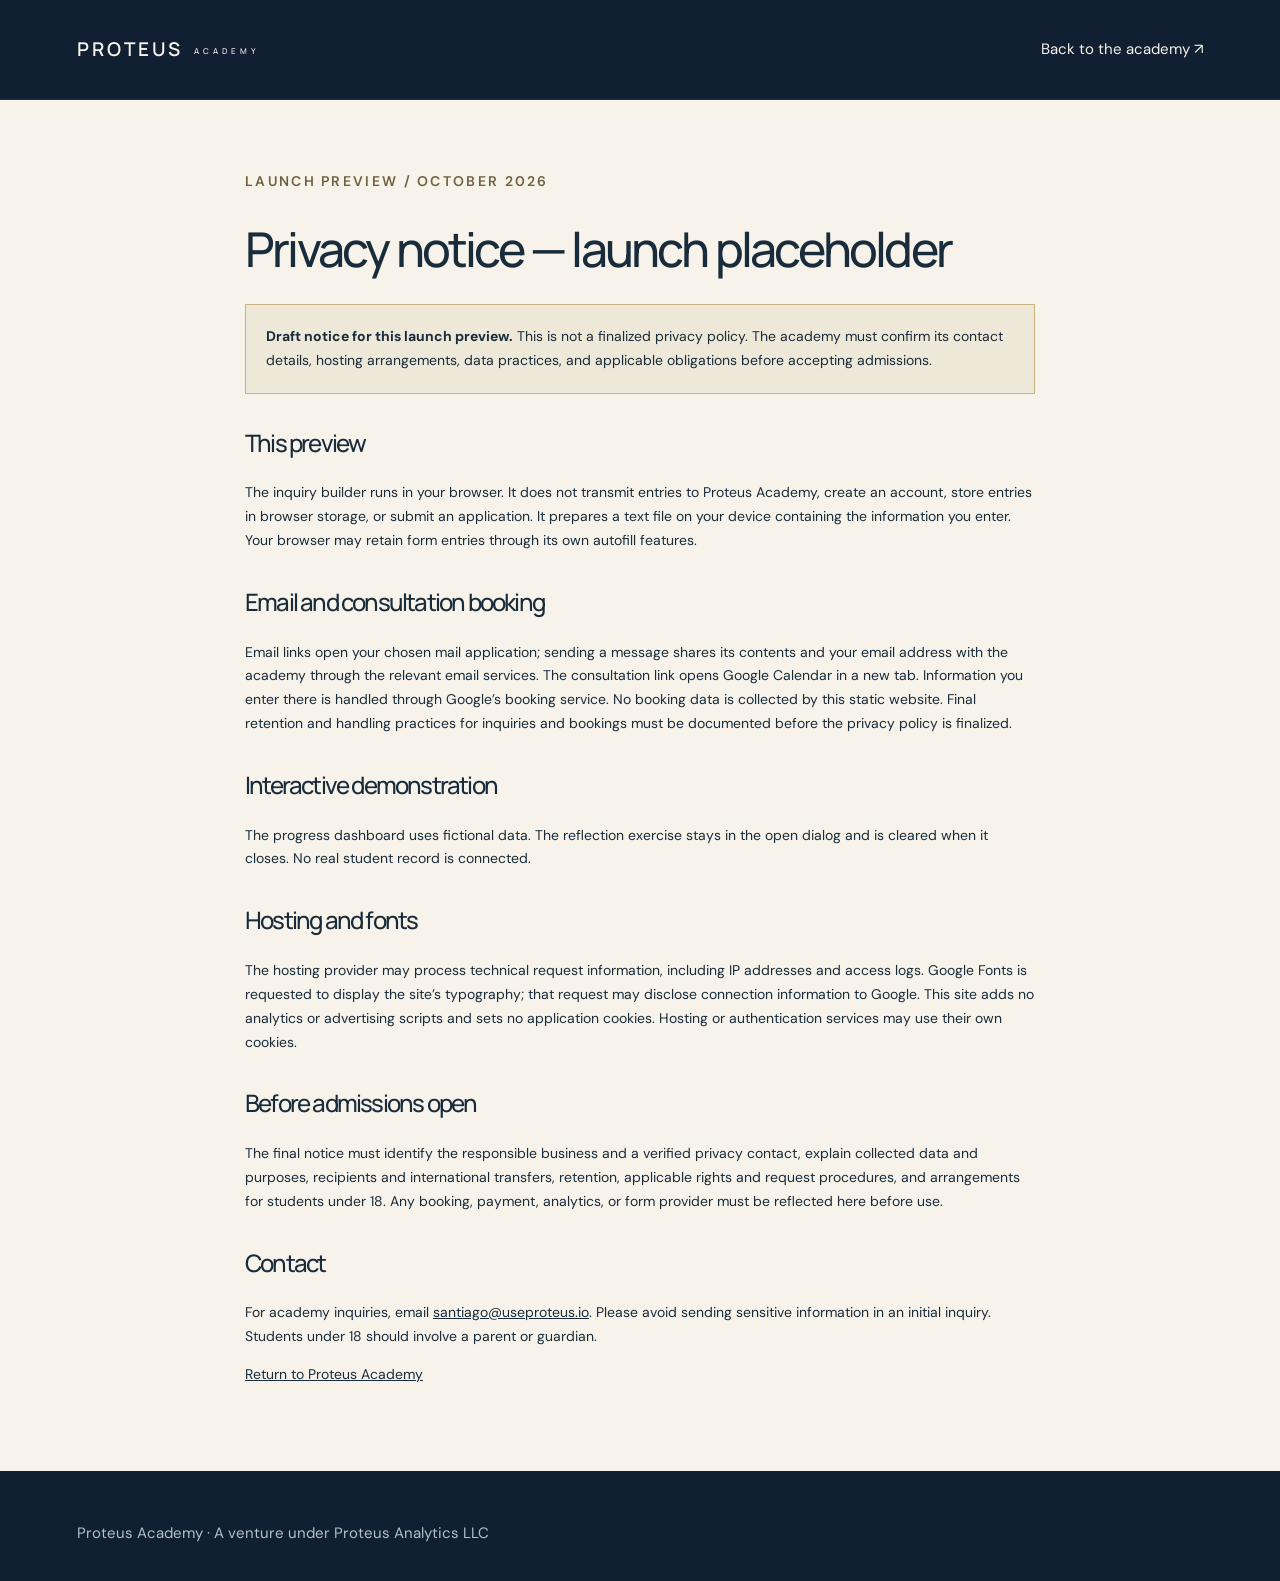
==== privacy.html @ 2d844ff5 "Add files via upload First upload" ====
<!doctype html><html lang="en"><head><meta charset="utf-8"><meta name="viewport" content="width=device-width,initial-scale=1"><meta name="robots" content="noindex"><title>Privacy notice — launch placeholder | Proteus Academy</title><meta name="description" content="Proteus Academy launch preview information."><link rel="stylesheet" href="./styles.css"><link rel="icon" href="./assets/mark.svg"></head><body><a class="skip" href="#main">Skip to content</a><header class="site-header"><a class="brand" href="./index.html">PROTEUS <span class="brand-sub">ACADEMY</span></a><a href="./index.html#admissions">Back to the academy ↗</a></header><main id="main" class="legal"><p class="eyebrow ink">LAUNCH PREVIEW / OCTOBER 2026</p><h1>Privacy notice — launch placeholder</h1><p class="legal-notice"><strong>Draft notice for this launch preview.</strong> This is not a finalized privacy policy. The academy must confirm its contact details, hosting arrangements, data practices, and applicable obligations before accepting admissions.</p>
<h2>This preview</h2><p>The inquiry builder runs in your browser. It does not transmit entries to Proteus Academy, create an account, store entries in browser storage, or submit an application. It prepares a text file on your device containing the information you enter. Your browser may retain form entries through its own autofill features.</p><h2>Email and consultation booking</h2><p>Email links open your chosen mail application; sending a message shares its contents and your email address with the academy through the relevant email services. The consultation link opens Google Calendar in a new tab. Information you enter there is handled through Google’s booking service. No booking data is collected by this static website. Final retention and handling practices for inquiries and bookings must be documented before the privacy policy is finalized.</p><h2>Interactive demonstration</h2><p>The progress dashboard uses fictional data. The reflection exercise stays in the open dialog and is cleared when it closes. No real student record is connected.</p><h2>Hosting and fonts</h2><p>The hosting provider may process technical request information, including IP addresses and access logs. Google Fonts is requested to display the site’s typography; that request may disclose connection information to Google. This site adds no analytics or advertising scripts and sets no application cookies. Hosting or authentication services may use their own cookies.</p><h2>Before admissions open</h2><p>The final notice must identify the responsible business and a verified privacy contact, explain collected data and purposes, recipients and international transfers, retention, applicable rights and request procedures, and arrangements for students under 18. Any booking, payment, analytics, or form provider must be reflected here before use.</p><h2>Contact</h2><p>For academy inquiries, email <a href="mailto:santiago@useproteus.io">santiago@useproteus.io</a>. Please avoid sending sensitive information in an initial inquiry. Students under 18 should involve a parent or guardian.</p><p><a href="./index.html">Return to Proteus Academy</a></p></main><footer><p>Proteus Academy · A venture under Proteus Analytics LLC</p></footer></body></html>
---- styles.css ----
@import url('https://fonts.googleapis.com/css2?family=DM+Sans:wght@400;500;600;700&family=Manrope:wght@400;500;600;700;800&display=swap');
:root{--navy:#101f32;--gold:#d9b879;--ivory:#f7f3ea;--ink:#192c3c;--muted:#626d72;--line:#deddd5;--serif:Georgia,'Times New Roman',serif;--sans:'DM Sans',Arial,sans-serif;--display:'Manrope',Arial,sans-serif}*{box-sizing:border-box}html{scroll-behavior:smooth;scroll-padding-top:95px}body{margin:0;background:var(--ivory);color:var(--ink);font:15px/1.7 var(--sans);-webkit-font-smoothing:antialiased}a{color:inherit;text-decoration:none}button,input,select,textarea{font:inherit}button,a,input,select,textarea,summary{-webkit-tap-highlight-color:transparent}button{cursor:pointer}button:focus-visible,a:focus-visible,input:focus-visible,select:focus-visible,textarea:focus-visible,summary:focus-visible{outline:3px solid #b28845;outline-offset:5px}button{color:inherit}::selection{background:var(--gold);color:var(--navy)}.sr-only{position:absolute;width:1px;height:1px;padding:0;margin:-1px;overflow:hidden;clip:rect(0,0,0,0);white-space:nowrap;border:0}.skip{position:fixed;top:10px;left:10px;transform:translateY(-160%);z-index:100;background:var(--gold);padding:10px 20px}.skip:focus{transform:none}.site-header{height:100px;padding:0 6%;display:flex;align-items:center;justify-content:space-between;background:var(--navy);color:var(--ivory);position:relative;z-index:20;border-bottom:1px solid #ffffff12}.brand{display:inline-flex;align-items:center;gap:11px;font-family:var(--display);letter-spacing:3px;font-size:19px;font-weight:600;line-height:1.3;flex-shrink:0}.brand svg{width:37px;height:43px;stroke:var(--gold);fill:none;stroke-width:1.2}.brand-sub{display:block;font-size:8px;letter-spacing:4px;text-align:center;font-weight:500;margin-top:4px}.site-header nav{display:flex;gap:29px;align-items:center;font-size:12px}.site-header nav>a{position:relative}.site-header nav>a:after{content:'';position:absolute;bottom:-7px;left:0;width:0;height:1px;background:var(--gold);transition:width .25s}.site-header nav>a:hover:after{width:100%}.site-header .nav-cta{border:1px solid #d9b87980;color:var(--gold);padding:11px 18px;margin-left:12px;display:flex;gap:25px}.menu-toggle{display:none}.hero{background:var(--navy);color:var(--ivory);position:relative;min-height:690px;overflow:hidden;display:grid;grid-template-columns:1.25fr 1fr;padding:88px 6% 80px;align-items:center}.hero-grid{position:absolute;inset:0;background-image:linear-gradient(#ffffff03 1px,transparent 1px),linear-gradient(90deg,#ffffff03 1px,transparent 1px);background-size:80px 80px;pointer-events:none}.hero-copy{position:relative;z-index:2}.eyebrow{font-size:9px;letter-spacing:2.3px;font-weight:600;color:var(--gold);margin:0 0 28px;line-height:1.7}.eyebrow.ink{color:#6f603f}.hero .eyebrow{display:flex;align-items:center;gap:9px;font-size:8px;letter-spacing:1.9px}.hero .eyebrow>span{width:5px;height:5px;background:var(--gold);border-radius:50%}h1,h2,h3,h4,p{margin-top:0}h1{font:500 clamp(40px,4.55vw,72px)/1.13 var(--display);letter-spacing:-2.8px;margin-bottom:28px;white-space:nowrap}h1 em,h2 em,blockquote em{font-family:var(--serif);font-weight:400}h1 em{color:var(--gold);font-size:1.1em}h2{font:500 clamp(32px,3.4vw,51px)/1.16 var(--display);letter-spacing:-1.8px;margin-bottom:25px}h2 em{font-size:1.1em}.hero-description{max-width:445px;color:#bbc3cd;font-size:14px;line-height:1.85}.hero-actions{display:flex;align-items:center;gap:28px;margin:34px 0 54px}.button{display:inline-flex;align-items:center;justify-content:space-between;gap:40px;padding:16px 23px;font-size:11px;font-weight:600;border:1px solid transparent;transition:transform .2s,background .2s}.button:hover{transform:translateY(-2px)}.button.gold{background:var(--gold);color:var(--navy)}.button.gold:hover{background:#e4c790}.button.navy{background:var(--navy);color:var(--ivory)}.button.navy:hover{background:#233b54}.text-link{display:inline-flex;align-items:center;gap:24px;font-size:11px;font-weight:600;background:none;border:0;padding:0 0 5px;border-bottom:1px solid #a6977a}.text-link.light{color:#e1d8c3;border-color:#ffffff30}.text-link:hover{color:#9b7136}.hero-foot{display:flex;gap:24px;color:#9aa7b5;font-size:7px;letter-spacing:1.5px}.hero-foot span+span{border-left:1px solid #ffffff30;padding-left:24px}.hero-art{position:relative;align-self:stretch;display:flex;align-items:center;justify-content:center;min-width:0}.orbital{width:123%;max-width:630px;flex-shrink:0;margin-left:28px;animation:float 12s ease-in-out infinite}.orbits{transform-origin:300px 300px;animation:turn 75s linear infinite}.art-label{position:absolute;font-size:7px;letter-spacing:2px;color:#8f9aa7;white-space:nowrap}.label-top{top:12px;left:70px}.label-bottom{bottom:35px;right:0}.equation{position:absolute;font:italic 17px var(--serif);color:var(--gold);opacity:.8}.equation-one{left:3%;top:26%}.equation-two{right:0;bottom:17%;font-size:15px}.scroll-cue{position:absolute;bottom:25px;left:6%;display:flex;gap:25px;align-items:center;color:#95a4b4;font-size:7px;letter-spacing:1.8px}.scroll-cue span{font-size:16px;color:var(--gold)}.discipline-strip{display:flex;padding:24px 6%;align-items:center;justify-content:space-between;border-bottom:1px solid var(--line);gap:20px}.discipline-strip>span{font-size:7px;letter-spacing:1.6px;color:var(--muted)}.discipline-strip p{font:18px var(--serif);margin:0}.discipline-strip i{font-size:12px;color:#a48b5c;padding:0 20px}.section{padding:100px 8%;scroll-margin-top:10px}.intro{display:grid;grid-template-columns:1fr 2fr;gap:60px}.intro>.eyebrow{padding-top:14px}.intro>div{max-width:700px}.intro h2{font-size:44px}.intro p:not(.eyebrow){max-width:555px;color:var(--muted);font-size:14px}.intro .text-link{margin-top:14px}.programs{padding-top:55px;background:#efeee7}.section-heading{display:flex;justify-content:space-between;align-items:flex-end;gap:50px;margin-bottom:36px}.section-heading h2{margin-bottom:0}.section-heading>p{color:var(--muted);font-size:12px;line-height:1.9;margin-bottom:5px}.catalog-controls{display:flex;justify-content:space-between;align-items:center;gap:20px;border-bottom:1px solid #d7d8d0;padding:12px 0 22px;margin-bottom:28px}.filters{display:flex;gap:7px;flex-wrap:wrap}.filters button{border:1px solid transparent;background:transparent;font-size:10px;padding:8px 12px}.filters button:hover{border-color:#b4b4a8}.filters button.active{background:var(--navy);color:var(--ivory)}.subject-select{font-size:9px;color:#657077;display:flex;align-items:center;gap:8px}.subject-select select{font-size:10px;padding:8px 5px;background:none;border:0;color:var(--ink)}.program-grid{display:grid;grid-template-columns:repeat(3,1fr);gap:18px}.program-card{background:#f9f7f1;border:1px solid #ddded5;min-height:352px;display:flex;flex-direction:column;padding:25px;position:relative;transition:transform .25s,box-shadow .25s}.program-card:hover{transform:translateY(-4px);box-shadow:0 12px 28px #101f320a}.card-head{display:flex;justify-content:space-between;align-items:center;margin-bottom:28px}.program-tag{font-size:8px;letter-spacing:1.5px;color:#726443}.card-icon{width:38px;height:38px;font:italic 25px var(--serif);color:#a68a56;border:1px solid #d7cfba;display:grid;place-items:center}.program-card h3{font:500 22px/1.3 var(--display);letter-spacing:-.6px;margin-bottom:12px}.program-card>p{color:var(--muted);font-size:11px;line-height:1.8;margin-bottom:25px}.card-meta{font-size:8px;letter-spacing:.5px;color:#737d7e;margin-top:auto;margin-bottom:20px}.card-bottom{display:flex;align-items:center;justify-content:space-between;border-top:1px solid var(--line);padding-top:17px;font-size:9px}.card-bottom button{border:0;background:none;font-size:10px;font-weight:600;padding:0;display:flex;gap:22px;align-items:center}.card-bottom button:hover{color:#99773b}.catalog-note{display:flex;align-items:center;justify-content:space-between;gap:20px;padding-top:30px;font-size:11px;color:var(--muted)}.empty-state{padding:40px;grid-column:1/-1;text-align:center}.approach{background:var(--navy);color:var(--ivory);display:grid;grid-template-columns:1.1fr 1fr;gap:100px}.approach h2{font-size:43px}.approach h2 em{color:var(--gold)}.approach-lead>p:not(.eyebrow){max-width:335px;font-size:12px;color:#aab7c4}.approach-lead .text-link{margin-top:13px}.formula{margin-top:70px;font:italic 15px var(--serif);color:#acb5be;white-space:nowrap}.formula span{color:var(--gold);padding:0 10px}.steps article{display:flex;gap:25px;padding:24px 0;border-bottom:1px solid #ffffff1c}.steps article:first-child{padding-top:0}.steps article>span{color:var(--gold);font:italic 20px var(--serif)}.steps h3{font:500 16px var(--display);margin-bottom:10px}.steps p{color:#aab7c4;font-size:11px;line-height:1.85;margin:0}.experience{background:#f9f7f1}.dashboard{display:grid;grid-template-columns:205px 1fr;box-shadow:0 20px 60px #1727380b;border:1px solid #dce0dd;border-radius:4px;overflow:hidden;margin-top:45px}.dash-sidebar{background:#172b40;color:#f2eee2;padding:28px 22px;position:relative;min-height:430px}.dash-brand{font:italic 27px var(--serif);display:flex;align-items:center;gap:12px;color:var(--gold)}.dash-brand>span{font:7px var(--sans);letter-spacing:1.4px;color:#d0d6da}.demo-label{font-size:7px;letter-spacing:1px;color:var(--gold);border:1px solid #d9b87955;display:inline-block;padding:4px 8px;margin-top:25px}.dash-sidebar h3{font:25px/1.3 var(--serif);margin-top:22px;margin-bottom:17px}.dash-sidebar>p:not(.demo-label){font-size:10px;color:#b2bdc8;line-height:1.9}.dash-sidebar-bottom{position:absolute;bottom:25px;display:flex;align-items:center;gap:9px;font-size:9px}.avatar{width:30px;height:30px;border:1px solid #d9b87960;border-radius:50%;display:grid;place-items:center;color:var(--gold)}.dash-sidebar-bottom small{display:block;font-size:7px;color:#97a9b9}.dash-main{background:#fff;padding:28px 30px;min-width:0}.dash-top{display:flex;justify-content:space-between;gap:10px;align-items:center;margin-bottom:23px}.dash-top .eyebrow{font-size:7px;margin-bottom:7px;letter-spacing:1.3px}.dash-top h3{font:500 17px var(--display);letter-spacing:-.4px;margin:0}.dash-top select{font-size:9px;background:#fff;border:1px solid #dce0dd;border-radius:3px;padding:7px}.dash-metrics{display:grid;grid-template-columns:repeat(3,1fr);border-top:1px solid #edf0ed;border-bottom:1px solid #edf0ed;padding:20px 0;margin-bottom:22px}.dash-metrics>div{padding-left:20px;border-left:1px solid #edf0ed}.dash-metrics>div:first-child{padding-left:0;border:0}.dash-metrics span{font-size:8px;color:#62717b;display:block}.dash-metrics strong{font:500 32px var(--display);line-height:1.7;display:block;letter-spacing:-1px}.dash-metrics strong small{font:10px var(--sans);color:#7b858b;letter-spacing:0}.dash-metrics strong.focus-metric{font-size:23px;padding-top:9px;line-height:1.9}.dash-metrics em{font-size:7px;color:#627363;font-style:normal;display:block}.dash-bottom{display:grid;grid-template-columns:1.8fr 1fr;gap:22px}.chart-title{display:flex;align-items:center;justify-content:space-between;gap:10px}.chart-title h4{font-size:9px;margin:0;font-weight:500}.chart-tabs{display:flex;gap:2px}.chart-tabs button{background:none;border:0;border-radius:3px;font-size:7px;padding:4px 6px}.chart-tabs button.active{background:#f1eee6;color:#6e562d}.chart-wrap svg{width:100%;margin-top:8px;display:block}.next-session{background:#f7f5ef;padding:17px;align-self:start}.next-session .eyebrow{font-size:6px;letter-spacing:1.2px}.next-session h4{font:18px/1.3 var(--serif);margin:10px 0}.next-session p{font-size:9px;line-height:1.8;color:#65717a;margin-bottom:12px}.next-session .text-link{font-size:8px;gap:10px}.demo-disclaimer{font-size:7px;color:#707d84;margin:20px 0 0;border-top:1px solid #edf0ed;padding-top:13px}.manifesto{padding:74px 6%;text-align:center;background:#eae7db;position:relative;overflow:hidden}.manifesto:before,.manifesto:after{content:'+';font:200px/1 var(--serif);position:absolute;left:2%;top:40px;color:#dcd8c9;transform:rotate(25deg)}.manifesto:after{left:auto;right:2%;transform:rotate(65deg)}.manifesto .eyebrow{font-size:8px}.manifesto blockquote{font:30px/1.5 var(--display);letter-spacing:-.7px;margin:0 0 25px;position:relative;z-index:1}.manifesto blockquote em{font-size:1.2em}.manifesto>p:last-child{font-size:7px;letter-spacing:2px;margin:0;color:#6f603f}.about{display:grid;grid-template-columns:.9fr 1.1fr;gap:90px;align-items:center}.founder-art{min-height:485px;background:#d8d9d0;position:relative;display:grid;place-items:center;overflow:hidden}.founder-art:before{content:'';position:absolute;width:300px;height:300px;border:1px solid #a1aa9f;border-radius:50%;box-shadow:0 0 0 30px #ffffff12,0 0 0 60px #ffffff12,0 0 0 90px #ffffff12}.founder-art:after{content:'';position:absolute;inset:0;background:linear-gradient(130deg,#d8ddd04d,#28403840);mix-blend-mode:multiply}.founder-monogram{font:italic 270px var(--serif);color:#6b7e75;line-height:1;z-index:1}.founder-art-bottom{position:absolute;bottom:25px;left:25px;right:25px;display:flex;justify-content:space-between;font-size:6px;letter-spacing:1.5px;color:#354c44;z-index:1}.about-copy>p{font-size:12px;color:var(--muted)}.about-copy>p.large-copy{font:20px/1.5 var(--serif);color:var(--ink)}.about-copy>.eyebrow{font-size:9px}.founder-note{border-left:2px solid var(--gold);padding-left:17px;margin:25px 0}.small-label{font-size:7px;letter-spacing:1.2px;color:#7c6947}.founder-note p{font-size:10px;color:var(--muted);margin:7px 0}.voices{padding-top:30px;display:grid;grid-template-columns:1fr 1.2fr;gap:70px}.voices h2{font-size:37px}.voice-placeholder{border-top:1px solid var(--line);padding:25px 35px 0;position:relative}.quote-symbol{position:absolute;left:0;top:8px;font:55px var(--serif);color:#ae9564}.voice-placeholder h3{font:22px var(--serif);margin-bottom:12px}.voice-placeholder p{font-size:12px;color:var(--muted)}.admissions{background:var(--navy);color:var(--ivory);display:grid;grid-template-columns:1fr 1fr;gap:80px}.admissions h2{font-size:39px}.admissions h2 em{color:var(--gold)}.admissions-copy>p:not(.eyebrow){font-size:12px;max-width:370px;color:#aebac7}.admission-steps{padding:0;list-style:none;margin:35px 0}.admission-steps li{display:flex;gap:23px;margin-bottom:22px}.admission-steps li>span{font:italic 18px var(--serif);color:var(--gold)}.admission-steps h3{font:500 13px var(--display);margin-bottom:3px}.admission-steps p{font-size:10px;color:#aebac7;margin:0}.admissions-copy>p.admissions-note{font-size:9px;line-height:1.8;border-top:1px solid #ffffff20;padding-top:20px;color:#b8c1ca}.inquiry-form{background:var(--ivory);color:var(--ink);padding:32px}.inquiry-form .eyebrow{font-size:8px;margin-bottom:8px}.inquiry-form h3{font:26px var(--serif);margin-bottom:10px}.form-intro{font-size:10px;color:var(--muted);margin-bottom:23px}.form-row{display:grid;grid-template-columns:1fr 1fr;gap:14px}.inquiry-form label{display:block;font-size:9px;font-weight:500;margin-bottom:16px}.inquiry-form input:not([type=checkbox]),.inquiry-form select,.inquiry-form textarea{display:block;width:100%;min-width:0;padding:10px 0;border:0;border-bottom:1px solid #c9cec6;border-radius:0;background:none;color:var(--ink);font-size:11px;resize:vertical}.inquiry-form input::placeholder,.inquiry-form textarea::placeholder{color:#77817f}.inquiry-form .checkbox{display:flex;gap:8px;font-size:8px;align-items:flex-start;font-weight:400;color:var(--muted)}.checkbox input{margin:4px 0 0;accent-color:var(--navy)}.inquiry-form .button{width:100%;padding:13px 18px;font-size:10px}.form-privacy{font-size:8px;color:var(--muted);line-height:1.8;margin:12px 0 0}.form-privacy a{text-decoration:underline}.form-status{font-size:11px;margin:12px 0 0;color:#3a634a}.faq{display:grid;grid-template-columns:1fr 1.25fr;gap:80px}.faq h2{font-size:37px}.faq>div>p:not(.eyebrow){font-size:12px;color:var(--muted)}details{border-bottom:1px solid #d6d8d0}details:first-child{border-top:1px solid #d6d8d0}summary{cursor:pointer;font-size:12px;padding:21px 25px 21px 0;position:relative;list-style:none}summary::-webkit-details-marker{display:none}summary:after{content:'+';position:absolute;right:0;font-size:18px;top:16px;color:#927d54}details[open] summary:after{content:'−'}details p{font-size:11px;color:var(--muted);padding-right:25px;line-height:1.85}.contact-band{text-align:center;padding:75px 6%;background:#192e42;color:var(--ivory);background-image:radial-gradient(ellipse at bottom,#d9b8790c,transparent 65%)}.contact-band .eyebrow{font-size:8px}.contact-band h2{font-size:49px}.contact-band h2 em{color:var(--gold)}.contact-band .button{margin:5px 0 23px}.contact-band>p:last-child{font-size:8px;letter-spacing:.4px;color:#a9b6c3}footer{background:var(--navy);padding:50px 6% 20px;color:#b4bfca}.footer-top{display:grid;grid-template-columns:1fr 1.3fr .55fr .55fr;gap:35px;align-items:start;padding-bottom:40px}.footer-top .brand{color:var(--ivory);font-size:17px}.footer-top>p{font-size:11px;line-height:1.9;margin:0}.footer-top>div{display:flex;flex-direction:column;gap:8px;font-size:10px}.footer-top a:hover{color:var(--gold)}.footer-bottom{display:flex;justify-content:space-between;gap:20px;border-top:1px solid #ffffff18;padding-top:20px;font-size:8px}.footer-bottom>div{display:flex;gap:20px}.affiliation{font-size:7px;color:#8e9baa;margin:18px 0 0;line-height:1.8}dialog{border:0;padding:45px;background:var(--ivory);color:var(--ink);max-width:600px;width:calc(100% - 32px);max-height:85vh;box-shadow:0 25px 100px #0005}dialog::backdrop{background:#071425b8;backdrop-filter:blur(5px)}.dialog-close{position:absolute;top:8px;right:15px;background:none;border:0;font-size:28px;color:var(--ink)}dialog h2{font-size:32px}dialog p,dialog li{font-size:13px;color:var(--muted)}dialog h3{font:20px var(--serif);margin-top:25px}dialog .eyebrow{font-size:8px}.dialog-note{background:#eae7dc;padding:15px;font-size:11px!important}dialog textarea{width:100%;padding:12px;background:#fff9;border:1px solid #c8cdc5;resize:vertical}.legal{max-width:850px;min-height:70vh;margin:auto;padding:70px 30px}.legal h1{white-space:normal;font-size:48px}.legal h2{font-size:24px;margin-top:35px}.legal p,.legal li{font-size:14px}.legal .legal-notice{padding:20px;border:1px solid #c8b482;background:#eee8d8}.legal a{text-decoration:underline}.reveal{opacity:0;transform:translateY(16px);transition:opacity .7s ease,transform .7s ease}.reveal.visible{opacity:1;transform:none}@keyframes turn{to{transform:rotate(360deg)}}@keyframes float{50%{transform:translateY(-10px)}}
@media(min-width:1500px){.hero{padding-left:max(6%,calc((100vw - 1350px)/2));padding-right:max(6%,calc((100vw - 1350px)/2));min-height:770px}.section{padding-left:max(8%,calc((100vw - 1260px)/2));padding-right:max(8%,calc((100vw - 1260px)/2))}}@media(max-width:1100px){.site-header{padding:0 4%;height:85px}.site-header nav{gap:18px}.site-header .nav-cta{margin:0;padding:9px 12px;gap:15px}.hero{padding:70px 5% 75px;min-height:630px}h1{font-size:4.8vw}.hero .eyebrow{font-size:7px;letter-spacing:1.4px}.hero-actions{gap:20px}.hero-description{max-width:365px;font-size:13px}.hero-foot{font-size:6px;gap:15px}.hero-foot span+span{padding-left:15px}.art-label{font-size:6px}.label-top{left:35px}.section{padding:80px 6%}.approach,.about,.admissions,.faq{gap:45px}.approach h2{font-size:36px}.program-card{padding:20px}.program-card h3{font-size:20px}.filters button{padding:7px 9px;font-size:9px}.discipline-strip p{font-size:16px}.discipline-strip i{padding:0 13px}.discipline-strip>span{font-size:6px}.dash-main{padding:23px}.dashboard{grid-template-columns:175px 1fr}.dash-sidebar{padding:25px 18px}.dash-top h3{font-size:15px}.dash-metrics strong.focus-metric{font-size:19px}.dash-metrics em{font-size:6px}.dash-bottom{gap:14px}.chart-tabs button{font-size:6px}.about h2{font-size:36px}.founder-art{min-height:450px}.admissions h2{font-size:33px}.inquiry-form{padding:25px}.formula{font-size:12px}.hero-art{margin-left:0}.orbital{width:125%}}
@media(max-width:760px){html{scroll-padding-top:20px}.site-header{height:80px;padding:0 6%}.brand{font-size:17px}.brand svg{width:32px}.menu-toggle{display:flex;flex-direction:column;gap:6px;border:1px solid #d9b87960;background:none;padding:12px}.menu-toggle span{height:1px;width:20px;background:var(--gold)}.site-header nav{display:none;position:absolute;top:80px;left:0;right:0;background:var(--navy);padding:25px 6% 35px;flex-direction:column;align-items:stretch;gap:22px;border-bottom:1px solid #d9b87955;font-size:14px;box-shadow:0 15px 30px #0003}.site-header nav.open{display:flex}.site-header .nav-cta{padding:13px 15px;margin-top:6px}.hero{display:flex;flex-direction:column;padding:55px 6% 60px;min-height:0;align-items:stretch}.hero-copy{z-index:2}.hero .eyebrow{font-size:6px;letter-spacing:1.4px;line-height:1.9;margin-bottom:25px}.hero h1{font-size:clamp(32px,7.7vw,57px);letter-spacing:-1.7px;line-height:1.16;white-space:normal}.hero-description{max-width:440px;font-size:12px}.hero-actions{margin:28px 0 30px;gap:24px}.hero .button{padding:14px 17px;font-size:10px;gap:25px}.hero .text-link{font-size:9px;gap:15px}.hero-foot{font-size:6px;letter-spacing:.8px;flex-wrap:wrap;gap:10px}.hero-foot span+span{padding-left:10px}.hero-art{height:310px;align-self:auto;margin-top:32px}.orbital{width:360px;max-width:100%;height:360px;margin:0}.label-top{top:0;left:0}.label-bottom{bottom:2px;right:0}.equation-one{left:5%;top:20%}.equation-two{right:1%;bottom:16%;font-size:12px}.scroll-cue{bottom:20px;font-size:6px}.discipline-strip{display:block;text-align:center;padding:20px 6%}.discipline-strip>span{display:block;margin-bottom:12px}.discipline-strip p{font-size:13px}.discipline-strip i{font-size:8px;padding:0 8px}.section{padding:62px 6%}.intro{display:block}.intro>.eyebrow{padding:0}.intro h2{font-size:34px}.intro p:not(.eyebrow){font-size:12px}.eyebrow{font-size:8px;letter-spacing:1.7px;margin-bottom:20px}h2{font-size:35px}.section-heading{display:block;margin-bottom:25px}.section-heading>p{font-size:11px;margin:22px 0 0}.section-heading>p br{display:none}.catalog-controls{display:block}.filters{gap:5px}.filters button{font-size:10px;padding:8px 10px}.subject-select{margin-top:15px;justify-content:flex-end}.program-grid{grid-template-columns:repeat(2,1fr);gap:12px}.program-card{padding:19px;min-height:345px}.card-head{margin-bottom:24px}.card-icon{width:30px;height:30px;font-size:21px}.program-tag{font-size:7px;letter-spacing:.8px}.program-card h3{font-size:19px}.program-card>p{font-size:10px}.card-meta{font-size:7px}.card-bottom{font-size:8px}.card-bottom button{font-size:9px;gap:10px}.catalog-note{display:block;font-size:10px}.catalog-note .text-link{margin-top:12px}.approach{display:block}.approach h2{font-size:36px}.approach-lead>p:not(.eyebrow){max-width:400px}.formula{margin:35px 0 40px;font-size:13px}.steps article{padding:22px 0}.steps h3{font-size:15px}.steps p{font-size:11px}.dashboard{grid-template-columns:1fr;margin-top:30px}.dash-sidebar{min-height:0;padding:17px 20px;display:flex;align-items:center;justify-content:space-between;gap:15px}.dash-sidebar h3,.dash-sidebar>p:not(.demo-label),.dash-sidebar-bottom{display:none}.dash-brand>span{font-size:7px}.demo-label{margin:0;font-size:6px;white-space:nowrap}.dash-main{padding:22px 20px}.dash-top{align-items:flex-start}.dash-top h3{font-size:15px;max-width:200px}.dash-top select{font-size:8px;padding:5px;max-width:110px}.dash-metrics{gap:8px}.dash-metrics>div{padding-left:10px}.dash-metrics span{font-size:7px}.dash-metrics strong{font-size:28px}.dash-metrics strong.focus-metric{font-size:17px}.dash-metrics em{font-size:6px}.dash-bottom{grid-template-columns:1fr}.chart-title h4{font-size:10px}.chart-tabs button{font-size:8px}.next-session{padding:18px}.next-session p{font-size:10px}.next-session .eyebrow{font-size:7px}.next-session .text-link{font-size:10px}.demo-disclaimer{font-size:7px}.manifesto{padding:55px 6%}.manifesto blockquote{font-size:21px;letter-spacing:-.5px}.manifesto:before,.manifesto:after{font-size:120px;opacity:.7}.about{display:flex;flex-direction:column-reverse;gap:30px}.about h2{font-size:34px}.founder-art{min-height:300px;width:100%}.founder-monogram{font-size:220px}.founder-art:before{width:230px;height:230px}.voices{display:block;padding-top:15px}.voices h2{font-size:34px}.voice-placeholder{padding:25px 0 0 30px}.voice-placeholder h3{font-size:21px}.voice-placeholder p{font-size:11px}.voice-placeholder .small-label{font-size:6px;letter-spacing:.8px}.admissions{display:block}.admissions h2{font-size:34px}.admissions-copy>p:not(.eyebrow){max-width:460px}.inquiry-form{margin-top:35px;padding:25px}.inquiry-form label{font-size:10px}.inquiry-form input:not([type=checkbox]),.inquiry-form select,.inquiry-form textarea{font-size:16px}.inquiry-form .checkbox{font-size:9px}.faq{display:block}.faq h2{font-size:34px}.faq-list{margin-top:30px}.faq summary{font-size:12px}.contact-band{padding:60px 6%}.contact-band h2{font-size:38px}.contact-band .button{font-size:10px;gap:30px}.footer-top{grid-template-columns:1fr 1fr;gap:30px 20px}.footer-top>p{font-size:10px}.footer-bottom{display:block;line-height:1.8}.footer-bottom>div{margin-top:14px}.affiliation{font-size:7px}.legal h1{font-size:36px}.legal{padding:45px 6%}dialog{padding:35px 25px}.reveal{transform:translateY(8px)}}
@media(max-width:400px){.program-grid{grid-template-columns:1fr}.program-card{min-height:290px}.program-card h3{font-size:23px}.program-card>p{font-size:12px}.card-meta{font-size:8px}.card-bottom{font-size:10px}.card-bottom button{font-size:11px}.hero-actions{gap:17px}.hero .text-link{font-size:8px}.hero h1{font-size:32px}.hero-foot span+span{border:0;padding-left:0}.hero-art{height:280px}.orbital{height:300px}.discipline-strip p{font-size:11px}.discipline-strip i{padding:0 5px}.form-row{grid-template-columns:1fr;gap:0}.dash-top{display:block}.dash-top select{margin-top:14px}.dash-metrics strong.focus-metric{font-size:15px}.dash-brand>span{font-size:6px}.demo-label{font-size:5px}.formula{font-size:11px}.formula span{padding:0 7px}.founder-art-bottom{font-size:5px}.footer-top{gap:25px 15px}.footer-top .brand{font-size:14px}.footer-top .brand svg{width:27px}.footer-top .brand-sub{font-size:6px}.admissions h2{font-size:30px}}
@media(prefers-reduced-motion:reduce){html{scroll-behavior:auto}*,*:before,*:after{animation:none!important;transition:none!important}.reveal{opacity:1;transform:none}}
/* Readable supporting text and comfortable interactive targets. */
.program-card>p,.steps p,.about-copy>p,.voice-placeholder p,.faq details p{font-size:13px}.program-card{min-height:375px}.card-bottom{flex-wrap:wrap;gap:10px}.card-bottom button,.text-link{min-height:26px}.inquiry-form label{font-size:11px}.form-intro{font-size:12px}.form-privacy,.inquiry-form .checkbox{font-size:10px}.admissions-copy>p.admissions-note{font-size:11px}.demo-disclaimer{font-size:9px}.form-row input{min-height:44px}.chart-tabs button{min-height:26px}.dialog-close{min-width:36px;min-height:36px}.footer-top>div a{min-height:24px}.footer-bottom a{min-height:24px;display:inline-block}.founder-note p{font-size:12px}.faq summary{font-size:13px}.catalog-controls .filters button{min-height:36px}.subject-select select{min-height:36px}
@media(max-width:760px){.program-card>p{font-size:12px}.program-card{min-height:365px}.dash-metrics span{font-size:8px}.demo-disclaimer{font-size:9px}.inquiry-form .checkbox{font-size:10px}.inquiry-form input:not([type=checkbox]),.inquiry-form select{min-height:44px}.voice-placeholder p,.steps p{font-size:12px}.hero-foot{font-size:7px;gap:9px}.hero-foot span+span{border:0;padding:0}.hero-foot{display:grid}.hero-art{margin-top:30px}.form-privacy{font-size:10px}}@media(max-width:400px){.program-card{min-height:310px}.card-bottom{flex-wrap:nowrap}}
/* Founder experience: supplied biography, evidence and chronological context. */
.founder-panel{align-self:start;min-width:0}.founder-panel .founder-art{min-height:360px}.founder-facts{margin:0;background:#eae7db;padding:24px;display:grid;gap:20px}.founder-facts>div{display:grid;grid-template-columns:120px 1fr;gap:15px;align-items:center}.founder-facts dt{font:25px/1.2 var(--serif);color:var(--ink)}.founder-facts dd{margin:0;font-size:11px;line-height:1.6;color:var(--muted)}.teaching-breadth{margin:24px 0}.teaching-breadth summary{font-size:12px}.teaching-breadth p{font-size:12px;color:var(--muted)}.founder-link{margin-top:8px}.founder-timeline{grid-column:1/-1;display:grid;grid-template-columns:repeat(5,1fr);border-top:1px solid #c8c9bd;padding-top:25px;gap:20px}.founder-timeline>div{position:relative}.founder-timeline>div:before{content:'';position:absolute;top:-29px;left:0;width:6px;height:6px;border-radius:50%;background:#a68a56}.founder-timeline span{font-size:10px;letter-spacing:1.2px;color:#71603f}.founder-timeline p{font-size:11px;line-height:1.8;color:var(--muted);margin:10px 0 0}
@media(max-width:1100px){.founder-facts>div{grid-template-columns:105px 1fr}.founder-facts dt{font-size:23px}.founder-timeline{gap:15px}.founder-timeline p{font-size:10px}}
@media(max-width:760px){.about{display:grid;grid-template-columns:1fr;gap:32px}.about-copy{grid-row:1}.founder-panel{width:100%}.founder-panel .founder-art{min-height:300px}.founder-facts{padding:22px;gap:20px}.founder-facts>div{grid-template-columns:115px 1fr}.founder-facts dd{font-size:12px}.founder-timeline{grid-template-columns:1fr;border-top:0;padding-top:0;gap:0}.founder-timeline>div{padding:0 0 24px 25px;border-left:1px solid #c8c9bd}.founder-timeline>div:last-child{padding-bottom:0}.founder-timeline>div:before{top:6px;left:-3.5px}.founder-timeline p{font-size:12px;margin-top:5px}.founder-timeline br{display:none}.teaching-breadth summary{font-size:13px}}
.admissions-booking{margin-top:30px}.admissions-booking .button{gap:22px}.consultation-email{display:block;width:fit-content;margin-top:16px;color:var(--gold);font-size:14px;text-decoration:underline;text-underline-offset:4px}.admissions-booking .admissions-note{font-size:11px;line-height:1.8;color:#b8c1ca;margin:20px 0 0;border-top:1px solid #ffffff20;padding-top:18px;max-width:390px}.contact-email{font-size:16px;color:var(--gold);text-decoration:underline;text-underline-offset:5px}.faq-list p a{text-decoration:underline;text-underline-offset:3px}
/* Service structure: a diagnostic starting point, three mentorship rhythms, planned cohorts. */
.pricing{background:#f9f7f1}.assessment-offer{display:grid;grid-template-columns:1fr 215px;gap:45px;align-items:center;padding:30px 35px;border:1px solid #d8d9cd;margin:40px 0 24px;background:#eeede4}.assessment-offer h3{font:26px/1.3 var(--serif);margin:12px 0}.assessment-offer p{font-size:13px;color:var(--muted);max-width:660px;margin-bottom:10px}.assessment-offer .assessment-credit{font-size:11px;color:#665739}.assessment-price{text-align:right}.assessment-price strong{display:block;font:44px/1.3 var(--display);letter-spacing:-2px}.assessment-price>span{font-size:11px;color:var(--muted);display:block;margin:4px 0 18px}.assessment-price .text-link{font-size:11px;gap:15px}.mentorship-grid{display:grid;grid-template-columns:repeat(3,minmax(0,1fr));gap:18px}.mentorship-card{padding:30px 25px;background:var(--ivory);border:1px solid #deddd5;display:flex;flex-direction:column}.mentorship-card>.eyebrow{font-size:8px;letter-spacing:1.4px;margin-bottom:23px}.mentorship-card h3{font:26px/1.2 var(--serif);margin-bottom:22px}.mentorship-card p{font-size:12px;color:var(--muted)}.mentorship-card .service-price{font:34px/1.2 var(--display);color:var(--ink);letter-spacing:-1px;margin-bottom:22px}.service-price span{font:11px var(--sans);color:var(--muted);letter-spacing:0;white-space:nowrap}.mentorship-card ul{padding-left:17px;font-size:12px;line-height:1.8;margin:5px 0 22px}.mentorship-card li{padding-bottom:9px}.mentorship-card .rate-note{font-size:10px;line-height:1.8;margin-top:auto;padding-top:12px}.mentorship-card .button{font-size:11px;gap:20px;margin-top:8px}.mentorship-card.signature{background:var(--navy);color:var(--ivory);border-color:var(--navy)}.signature p,.signature .service-price span{color:#bcc5cf}.signature .service-price{color:var(--gold)}.cohort-heading{display:flex;justify-content:space-between;gap:30px;align-items:flex-end;margin:58px 0 25px}.cohort-heading h3{font:30px var(--serif);margin:0}.cohort-heading .eyebrow{font-size:8px;margin-bottom:12px}.cohort-heading>p{font-size:11px;color:var(--muted);margin:0}.cohort-table-wrap{overflow:auto;border-top:1px solid #c9cabc}.cohort-table{border-collapse:collapse;width:100%;text-align:left;min-width:620px;font-size:12px}.cohort-table th,.cohort-table td{padding:17px 16px;border-bottom:1px solid #deddd5;vertical-align:top}.cohort-table thead th{font-size:9px;letter-spacing:.7px;color:#71603f;font-weight:500}.cohort-table tbody th{font-weight:500}.cohort-table th:first-child{padding-left:0}.cohort-table td:last-child{white-space:nowrap;color:#675332}.pricing-note{font-size:11px;color:var(--muted);line-height:1.9;margin:24px 0 0;max-width:900px}.admissions-note a{text-decoration:underline;text-underline-offset:3px}
@media(max-width:1000px){.mentorship-card{padding:25px 19px}.mentorship-card h3{font-size:24px}.mentorship-card .service-price{font-size:30px}.assessment-offer{gap:25px;padding:27px}}
@media(max-width:760px){.assessment-offer{grid-template-columns:1fr;gap:15px;padding:25px;margin-top:30px}.assessment-price{text-align:left;border-top:1px solid #d1d1c4;padding-top:18px}.assessment-price strong{font-size:35px}.assessment-price .text-link{font-size:12px}.assessment-offer h3{font-size:25px}.mentorship-grid{grid-template-columns:1fr;gap:18px}.mentorship-card{padding:28px}.mentorship-card h3{font-size:30px}.mentorship-card h3 br{display:none}.mentorship-card p,.mentorship-card ul{font-size:13px}.mentorship-card .rate-note{font-size:11px}.mentorship-card .service-price{font-size:36px}.cohort-heading{display:block;margin-top:40px}.cohort-heading>p{margin-top:18px;font-size:12px}.pricing-note{font-size:11px}.assessment-offer .small-label{font-size:8px}.cohort-heading>p br{display:none}}
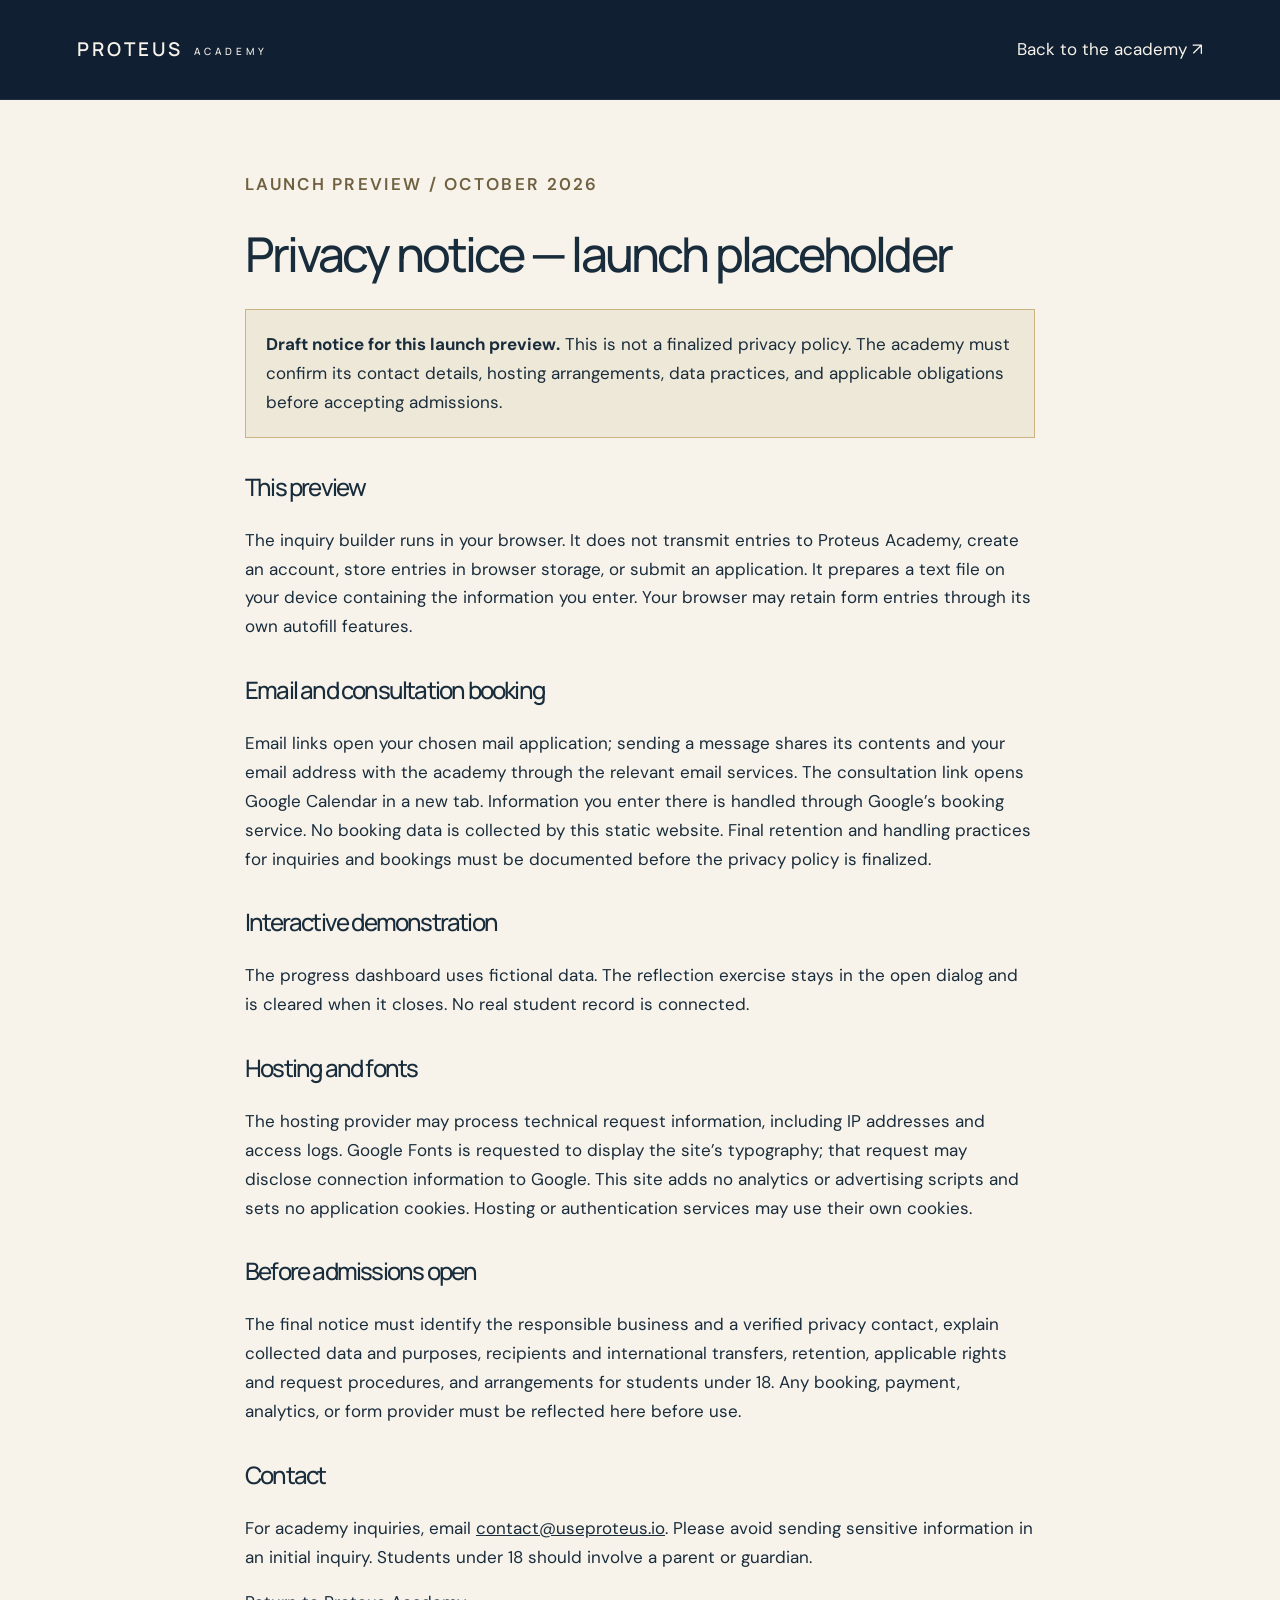
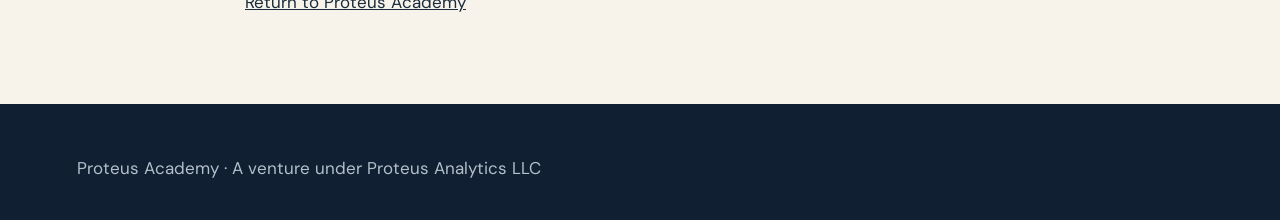
==== commit 5e7d6991: "Add files via upload change contact address" ====
--- a/privacy.html
+++ b/privacy.html
@@ -1,2 +1,2 @@
 <!doctype html><html lang="en"><head><meta charset="utf-8"><meta name="viewport" content="width=device-width,initial-scale=1"><meta name="robots" content="noindex"><title>Privacy notice — launch placeholder | Proteus Academy</title><meta name="description" content="Proteus Academy launch preview information."><link rel="stylesheet" href="./styles.css"><link rel="icon" href="./assets/mark.svg"></head><body><a class="skip" href="#main">Skip to content</a><header class="site-header"><a class="brand" href="./index.html">PROTEUS <span class="brand-sub">ACADEMY</span></a><a href="./index.html#admissions">Back to the academy ↗</a></header><main id="main" class="legal"><p class="eyebrow ink">LAUNCH PREVIEW / OCTOBER 2026</p><h1>Privacy notice — launch placeholder</h1><p class="legal-notice"><strong>Draft notice for this launch preview.</strong> This is not a finalized privacy policy. The academy must confirm its contact details, hosting arrangements, data practices, and applicable obligations before accepting admissions.</p>
-<h2>This preview</h2><p>The inquiry builder runs in your browser. It does not transmit entries to Proteus Academy, create an account, store entries in browser storage, or submit an application. It prepares a text file on your device containing the information you enter. Your browser may retain form entries through its own autofill features.</p><h2>Email and consultation booking</h2><p>Email links open your chosen mail application; sending a message shares its contents and your email address with the academy through the relevant email services. The consultation link opens Google Calendar in a new tab. Information you enter there is handled through Google’s booking service. No booking data is collected by this static website. Final retention and handling practices for inquiries and bookings must be documented before the privacy policy is finalized.</p><h2>Interactive demonstration</h2><p>The progress dashboard uses fictional data. The reflection exercise stays in the open dialog and is cleared when it closes. No real student record is connected.</p><h2>Hosting and fonts</h2><p>The hosting provider may process technical request information, including IP addresses and access logs. Google Fonts is requested to display the site’s typography; that request may disclose connection information to Google. This site adds no analytics or advertising scripts and sets no application cookies. Hosting or authentication services may use their own cookies.</p><h2>Before admissions open</h2><p>The final notice must identify the responsible business and a verified privacy contact, explain collected data and purposes, recipients and international transfers, retention, applicable rights and request procedures, and arrangements for students under 18. Any booking, payment, analytics, or form provider must be reflected here before use.</p><h2>Contact</h2><p>For academy inquiries, email <a href="mailto:santiago@useproteus.io">santiago@useproteus.io</a>. Please avoid sending sensitive information in an initial inquiry. Students under 18 should involve a parent or guardian.</p><p><a href="./index.html">Return to Proteus Academy</a></p></main><footer><p>Proteus Academy · A venture under Proteus Analytics LLC</p></footer></body></html>+<h2>This preview</h2><p>The inquiry builder runs in your browser. It does not transmit entries to Proteus Academy, create an account, store entries in browser storage, or submit an application. It prepares a text file on your device containing the information you enter. Your browser may retain form entries through its own autofill features.</p><h2>Email and consultation booking</h2><p>Email links open your chosen mail application; sending a message shares its contents and your email address with the academy through the relevant email services. The consultation link opens Google Calendar in a new tab. Information you enter there is handled through Google’s booking service. No booking data is collected by this static website. Final retention and handling practices for inquiries and bookings must be documented before the privacy policy is finalized.</p><h2>Interactive demonstration</h2><p>The progress dashboard uses fictional data. The reflection exercise stays in the open dialog and is cleared when it closes. No real student record is connected.</p><h2>Hosting and fonts</h2><p>The hosting provider may process technical request information, including IP addresses and access logs. Google Fonts is requested to display the site’s typography; that request may disclose connection information to Google. This site adds no analytics or advertising scripts and sets no application cookies. Hosting or authentication services may use their own cookies.</p><h2>Before admissions open</h2><p>The final notice must identify the responsible business and a verified privacy contact, explain collected data and purposes, recipients and international transfers, retention, applicable rights and request procedures, and arrangements for students under 18. Any booking, payment, analytics, or form provider must be reflected here before use.</p><h2>Contact</h2><p>For academy inquiries, email <a href="mailto:contact@useproteus.io">contact@useproteus.io</a>. Please avoid sending sensitive information in an initial inquiry. Students under 18 should involve a parent or guardian.</p><p><a href="./index.html">Return to Proteus Academy</a></p></main><footer><p>Proteus Academy · A venture under Proteus Analytics LLC</p></footer></body></html>
--- a/styles.css
+++ b/styles.css
@@ -1,18 +1,28 @@
 @import url('https://fonts.googleapis.com/css2?family=DM+Sans:wght@400;500;600;700&family=Manrope:wght@400;500;600;700;800&display=swap');
-:root{--navy:#101f32;--gold:#d9b879;--ivory:#f7f3ea;--ink:#192c3c;--muted:#626d72;--line:#deddd5;--serif:Georgia,'Times New Roman',serif;--sans:'DM Sans',Arial,sans-serif;--display:'Manrope',Arial,sans-serif}*{box-sizing:border-box}html{scroll-behavior:smooth;scroll-padding-top:95px}body{margin:0;background:var(--ivory);color:var(--ink);font:15px/1.7 var(--sans);-webkit-font-smoothing:antialiased}a{color:inherit;text-decoration:none}button,input,select,textarea{font:inherit}button,a,input,select,textarea,summary{-webkit-tap-highlight-color:transparent}button{cursor:pointer}button:focus-visible,a:focus-visible,input:focus-visible,select:focus-visible,textarea:focus-visible,summary:focus-visible{outline:3px solid #b28845;outline-offset:5px}button{color:inherit}::selection{background:var(--gold);color:var(--navy)}.sr-only{position:absolute;width:1px;height:1px;padding:0;margin:-1px;overflow:hidden;clip:rect(0,0,0,0);white-space:nowrap;border:0}.skip{position:fixed;top:10px;left:10px;transform:translateY(-160%);z-index:100;background:var(--gold);padding:10px 20px}.skip:focus{transform:none}.site-header{height:100px;padding:0 6%;display:flex;align-items:center;justify-content:space-between;background:var(--navy);color:var(--ivory);position:relative;z-index:20;border-bottom:1px solid #ffffff12}.brand{display:inline-flex;align-items:center;gap:11px;font-family:var(--display);letter-spacing:3px;font-size:19px;font-weight:600;line-height:1.3;flex-shrink:0}.brand svg{width:37px;height:43px;stroke:var(--gold);fill:none;stroke-width:1.2}.brand-sub{display:block;font-size:8px;letter-spacing:4px;text-align:center;font-weight:500;margin-top:4px}.site-header nav{display:flex;gap:29px;align-items:center;font-size:12px}.site-header nav>a{position:relative}.site-header nav>a:after{content:'';position:absolute;bottom:-7px;left:0;width:0;height:1px;background:var(--gold);transition:width .25s}.site-header nav>a:hover:after{width:100%}.site-header .nav-cta{border:1px solid #d9b87980;color:var(--gold);padding:11px 18px;margin-left:12px;display:flex;gap:25px}.menu-toggle{display:none}.hero{background:var(--navy);color:var(--ivory);position:relative;min-height:690px;overflow:hidden;display:grid;grid-template-columns:1.25fr 1fr;padding:88px 6% 80px;align-items:center}.hero-grid{position:absolute;inset:0;background-image:linear-gradient(#ffffff03 1px,transparent 1px),linear-gradient(90deg,#ffffff03 1px,transparent 1px);background-size:80px 80px;pointer-events:none}.hero-copy{position:relative;z-index:2}.eyebrow{font-size:9px;letter-spacing:2.3px;font-weight:600;color:var(--gold);margin:0 0 28px;line-height:1.7}.eyebrow.ink{color:#6f603f}.hero .eyebrow{display:flex;align-items:center;gap:9px;font-size:8px;letter-spacing:1.9px}.hero .eyebrow>span{width:5px;height:5px;background:var(--gold);border-radius:50%}h1,h2,h3,h4,p{margin-top:0}h1{font:500 clamp(40px,4.55vw,72px)/1.13 var(--display);letter-spacing:-2.8px;margin-bottom:28px;white-space:nowrap}h1 em,h2 em,blockquote em{font-family:var(--serif);font-weight:400}h1 em{color:var(--gold);font-size:1.1em}h2{font:500 clamp(32px,3.4vw,51px)/1.16 var(--display);letter-spacing:-1.8px;margin-bottom:25px}h2 em{font-size:1.1em}.hero-description{max-width:445px;color:#bbc3cd;font-size:14px;line-height:1.85}.hero-actions{display:flex;align-items:center;gap:28px;margin:34px 0 54px}.button{display:inline-flex;align-items:center;justify-content:space-between;gap:40px;padding:16px 23px;font-size:11px;font-weight:600;border:1px solid transparent;transition:transform .2s,background .2s}.button:hover{transform:translateY(-2px)}.button.gold{background:var(--gold);color:var(--navy)}.button.gold:hover{background:#e4c790}.button.navy{background:var(--navy);color:var(--ivory)}.button.navy:hover{background:#233b54}.text-link{display:inline-flex;align-items:center;gap:24px;font-size:11px;font-weight:600;background:none;border:0;padding:0 0 5px;border-bottom:1px solid #a6977a}.text-link.light{color:#e1d8c3;border-color:#ffffff30}.text-link:hover{color:#9b7136}.hero-foot{display:flex;gap:24px;color:#9aa7b5;font-size:7px;letter-spacing:1.5px}.hero-foot span+span{border-left:1px solid #ffffff30;padding-left:24px}.hero-art{position:relative;align-self:stretch;display:flex;align-items:center;justify-content:center;min-width:0}.orbital{width:123%;max-width:630px;flex-shrink:0;margin-left:28px;animation:float 12s ease-in-out infinite}.orbits{transform-origin:300px 300px;animation:turn 75s linear infinite}.art-label{position:absolute;font-size:7px;letter-spacing:2px;color:#8f9aa7;white-space:nowrap}.label-top{top:12px;left:70px}.label-bottom{bottom:35px;right:0}.equation{position:absolute;font:italic 17px var(--serif);color:var(--gold);opacity:.8}.equation-one{left:3%;top:26%}.equation-two{right:0;bottom:17%;font-size:15px}.scroll-cue{position:absolute;bottom:25px;left:6%;display:flex;gap:25px;align-items:center;color:#95a4b4;font-size:7px;letter-spacing:1.8px}.scroll-cue span{font-size:16px;color:var(--gold)}.discipline-strip{display:flex;padding:24px 6%;align-items:center;justify-content:space-between;border-bottom:1px solid var(--line);gap:20px}.discipline-strip>span{font-size:7px;letter-spacing:1.6px;color:var(--muted)}.discipline-strip p{font:18px var(--serif);margin:0}.discipline-strip i{font-size:12px;color:#a48b5c;padding:0 20px}.section{padding:100px 8%;scroll-margin-top:10px}.intro{display:grid;grid-template-columns:1fr 2fr;gap:60px}.intro>.eyebrow{padding-top:14px}.intro>div{max-width:700px}.intro h2{font-size:44px}.intro p:not(.eyebrow){max-width:555px;color:var(--muted);font-size:14px}.intro .text-link{margin-top:14px}.programs{padding-top:55px;background:#efeee7}.section-heading{display:flex;justify-content:space-between;align-items:flex-end;gap:50px;margin-bottom:36px}.section-heading h2{margin-bottom:0}.section-heading>p{color:var(--muted);font-size:12px;line-height:1.9;margin-bottom:5px}.catalog-controls{display:flex;justify-content:space-between;align-items:center;gap:20px;border-bottom:1px solid #d7d8d0;padding:12px 0 22px;margin-bottom:28px}.filters{display:flex;gap:7px;flex-wrap:wrap}.filters button{border:1px solid transparent;background:transparent;font-size:10px;padding:8px 12px}.filters button:hover{border-color:#b4b4a8}.filters button.active{background:var(--navy);color:var(--ivory)}.subject-select{font-size:9px;color:#657077;display:flex;align-items:center;gap:8px}.subject-select select{font-size:10px;padding:8px 5px;background:none;border:0;color:var(--ink)}.program-grid{display:grid;grid-template-columns:repeat(3,1fr);gap:18px}.program-card{background:#f9f7f1;border:1px solid #ddded5;min-height:352px;display:flex;flex-direction:column;padding:25px;position:relative;transition:transform .25s,box-shadow .25s}.program-card:hover{transform:translateY(-4px);box-shadow:0 12px 28px #101f320a}.card-head{display:flex;justify-content:space-between;align-items:center;margin-bottom:28px}.program-tag{font-size:8px;letter-spacing:1.5px;color:#726443}.card-icon{width:38px;height:38px;font:italic 25px var(--serif);color:#a68a56;border:1px solid #d7cfba;display:grid;place-items:center}.program-card h3{font:500 22px/1.3 var(--display);letter-spacing:-.6px;margin-bottom:12px}.program-card>p{color:var(--muted);font-size:11px;line-height:1.8;margin-bottom:25px}.card-meta{font-size:8px;letter-spacing:.5px;color:#737d7e;margin-top:auto;margin-bottom:20px}.card-bottom{display:flex;align-items:center;justify-content:space-between;border-top:1px solid var(--line);padding-top:17px;font-size:9px}.card-bottom button{border:0;background:none;font-size:10px;font-weight:600;padding:0;display:flex;gap:22px;align-items:center}.card-bottom button:hover{color:#99773b}.catalog-note{display:flex;align-items:center;justify-content:space-between;gap:20px;padding-top:30px;font-size:11px;color:var(--muted)}.empty-state{padding:40px;grid-column:1/-1;text-align:center}.approach{background:var(--navy);color:var(--ivory);display:grid;grid-template-columns:1.1fr 1fr;gap:100px}.approach h2{font-size:43px}.approach h2 em{color:var(--gold)}.approach-lead>p:not(.eyebrow){max-width:335px;font-size:12px;color:#aab7c4}.approach-lead .text-link{margin-top:13px}.formula{margin-top:70px;font:italic 15px var(--serif);color:#acb5be;white-space:nowrap}.formula span{color:var(--gold);padding:0 10px}.steps article{display:flex;gap:25px;padding:24px 0;border-bottom:1px solid #ffffff1c}.steps article:first-child{padding-top:0}.steps article>span{color:var(--gold);font:italic 20px var(--serif)}.steps h3{font:500 16px var(--display);margin-bottom:10px}.steps p{color:#aab7c4;font-size:11px;line-height:1.85;margin:0}.experience{background:#f9f7f1}.dashboard{display:grid;grid-template-columns:205px 1fr;box-shadow:0 20px 60px #1727380b;border:1px solid #dce0dd;border-radius:4px;overflow:hidden;margin-top:45px}.dash-sidebar{background:#172b40;color:#f2eee2;padding:28px 22px;position:relative;min-height:430px}.dash-brand{font:italic 27px var(--serif);display:flex;align-items:center;gap:12px;color:var(--gold)}.dash-brand>span{font:7px var(--sans);letter-spacing:1.4px;color:#d0d6da}.demo-label{font-size:7px;letter-spacing:1px;color:var(--gold);border:1px solid #d9b87955;display:inline-block;padding:4px 8px;margin-top:25px}.dash-sidebar h3{font:25px/1.3 var(--serif);margin-top:22px;margin-bottom:17px}.dash-sidebar>p:not(.demo-label){font-size:10px;color:#b2bdc8;line-height:1.9}.dash-sidebar-bottom{position:absolute;bottom:25px;display:flex;align-items:center;gap:9px;font-size:9px}.avatar{width:30px;height:30px;border:1px solid #d9b87960;border-radius:50%;display:grid;place-items:center;color:var(--gold)}.dash-sidebar-bottom small{display:block;font-size:7px;color:#97a9b9}.dash-main{background:#fff;padding:28px 30px;min-width:0}.dash-top{display:flex;justify-content:space-between;gap:10px;align-items:center;margin-bottom:23px}.dash-top .eyebrow{font-size:7px;margin-bottom:7px;letter-spacing:1.3px}.dash-top h3{font:500 17px var(--display);letter-spacing:-.4px;margin:0}.dash-top select{font-size:9px;background:#fff;border:1px solid #dce0dd;border-radius:3px;padding:7px}.dash-metrics{display:grid;grid-template-columns:repeat(3,1fr);border-top:1px solid #edf0ed;border-bottom:1px solid #edf0ed;padding:20px 0;margin-bottom:22px}.dash-metrics>div{padding-left:20px;border-left:1px solid #edf0ed}.dash-metrics>div:first-child{padding-left:0;border:0}.dash-metrics span{font-size:8px;color:#62717b;display:block}.dash-metrics strong{font:500 32px var(--display);line-height:1.7;display:block;letter-spacing:-1px}.dash-metrics strong small{font:10px var(--sans);color:#7b858b;letter-spacing:0}.dash-metrics strong.focus-metric{font-size:23px;padding-top:9px;line-height:1.9}.dash-metrics em{font-size:7px;color:#627363;font-style:normal;display:block}.dash-bottom{display:grid;grid-template-columns:1.8fr 1fr;gap:22px}.chart-title{display:flex;align-items:center;justify-content:space-between;gap:10px}.chart-title h4{font-size:9px;margin:0;font-weight:500}.chart-tabs{display:flex;gap:2px}.chart-tabs button{background:none;border:0;border-radius:3px;font-size:7px;padding:4px 6px}.chart-tabs button.active{background:#f1eee6;color:#6e562d}.chart-wrap svg{width:100%;margin-top:8px;display:block}.next-session{background:#f7f5ef;padding:17px;align-self:start}.next-session .eyebrow{font-size:6px;letter-spacing:1.2px}.next-session h4{font:18px/1.3 var(--serif);margin:10px 0}.next-session p{font-size:9px;line-height:1.8;color:#65717a;margin-bottom:12px}.next-session .text-link{font-size:8px;gap:10px}.demo-disclaimer{font-size:7px;color:#707d84;margin:20px 0 0;border-top:1px solid #edf0ed;padding-top:13px}.manifesto{padding:74px 6%;text-align:center;background:#eae7db;position:relative;overflow:hidden}.manifesto:before,.manifesto:after{content:'+';font:200px/1 var(--serif);position:absolute;left:2%;top:40px;color:#dcd8c9;transform:rotate(25deg)}.manifesto:after{left:auto;right:2%;transform:rotate(65deg)}.manifesto .eyebrow{font-size:8px}.manifesto blockquote{font:30px/1.5 var(--display);letter-spacing:-.7px;margin:0 0 25px;position:relative;z-index:1}.manifesto blockquote em{font-size:1.2em}.manifesto>p:last-child{font-size:7px;letter-spacing:2px;margin:0;color:#6f603f}.about{display:grid;grid-template-columns:.9fr 1.1fr;gap:90px;align-items:center}.founder-art{min-height:485px;background:#d8d9d0;position:relative;display:grid;place-items:center;overflow:hidden}.founder-art:before{content:'';position:absolute;width:300px;height:300px;border:1px solid #a1aa9f;border-radius:50%;box-shadow:0 0 0 30px #ffffff12,0 0 0 60px #ffffff12,0 0 0 90px #ffffff12}.founder-art:after{content:'';position:absolute;inset:0;background:linear-gradient(130deg,#d8ddd04d,#28403840);mix-blend-mode:multiply}.founder-monogram{font:italic 270px var(--serif);color:#6b7e75;line-height:1;z-index:1}.founder-art-bottom{position:absolute;bottom:25px;left:25px;right:25px;display:flex;justify-content:space-between;font-size:6px;letter-spacing:1.5px;color:#354c44;z-index:1}.about-copy>p{font-size:12px;color:var(--muted)}.about-copy>p.large-copy{font:20px/1.5 var(--serif);color:var(--ink)}.about-copy>.eyebrow{font-size:9px}.founder-note{border-left:2px solid var(--gold);padding-left:17px;margin:25px 0}.small-label{font-size:7px;letter-spacing:1.2px;color:#7c6947}.founder-note p{font-size:10px;color:var(--muted);margin:7px 0}.voices{padding-top:30px;display:grid;grid-template-columns:1fr 1.2fr;gap:70px}.voices h2{font-size:37px}.voice-placeholder{border-top:1px solid var(--line);padding:25px 35px 0;position:relative}.quote-symbol{position:absolute;left:0;top:8px;font:55px var(--serif);color:#ae9564}.voice-placeholder h3{font:22px var(--serif);margin-bottom:12px}.voice-placeholder p{font-size:12px;color:var(--muted)}.admissions{background:var(--navy);color:var(--ivory);display:grid;grid-template-columns:1fr 1fr;gap:80px}.admissions h2{font-size:39px}.admissions h2 em{color:var(--gold)}.admissions-copy>p:not(.eyebrow){font-size:12px;max-width:370px;color:#aebac7}.admission-steps{padding:0;list-style:none;margin:35px 0}.admission-steps li{display:flex;gap:23px;margin-bottom:22px}.admission-steps li>span{font:italic 18px var(--serif);color:var(--gold)}.admission-steps h3{font:500 13px var(--display);margin-bottom:3px}.admission-steps p{font-size:10px;color:#aebac7;margin:0}.admissions-copy>p.admissions-note{font-size:9px;line-height:1.8;border-top:1px solid #ffffff20;padding-top:20px;color:#b8c1ca}.inquiry-form{background:var(--ivory);color:var(--ink);padding:32px}.inquiry-form .eyebrow{font-size:8px;margin-bottom:8px}.inquiry-form h3{font:26px var(--serif);margin-bottom:10px}.form-intro{font-size:10px;color:var(--muted);margin-bottom:23px}.form-row{display:grid;grid-template-columns:1fr 1fr;gap:14px}.inquiry-form label{display:block;font-size:9px;font-weight:500;margin-bottom:16px}.inquiry-form input:not([type=checkbox]),.inquiry-form select,.inquiry-form textarea{display:block;width:100%;min-width:0;padding:10px 0;border:0;border-bottom:1px solid #c9cec6;border-radius:0;background:none;color:var(--ink);font-size:11px;resize:vertical}.inquiry-form input::placeholder,.inquiry-form textarea::placeholder{color:#77817f}.inquiry-form .checkbox{display:flex;gap:8px;font-size:8px;align-items:flex-start;font-weight:400;color:var(--muted)}.checkbox input{margin:4px 0 0;accent-color:var(--navy)}.inquiry-form .button{width:100%;padding:13px 18px;font-size:10px}.form-privacy{font-size:8px;color:var(--muted);line-height:1.8;margin:12px 0 0}.form-privacy a{text-decoration:underline}.form-status{font-size:11px;margin:12px 0 0;color:#3a634a}.faq{display:grid;grid-template-columns:1fr 1.25fr;gap:80px}.faq h2{font-size:37px}.faq>div>p:not(.eyebrow){font-size:12px;color:var(--muted)}details{border-bottom:1px solid #d6d8d0}details:first-child{border-top:1px solid #d6d8d0}summary{cursor:pointer;font-size:12px;padding:21px 25px 21px 0;position:relative;list-style:none}summary::-webkit-details-marker{display:none}summary:after{content:'+';position:absolute;right:0;font-size:18px;top:16px;color:#927d54}details[open] summary:after{content:'−'}details p{font-size:11px;color:var(--muted);padding-right:25px;line-height:1.85}.contact-band{text-align:center;padding:75px 6%;background:#192e42;color:var(--ivory);background-image:radial-gradient(ellipse at bottom,#d9b8790c,transparent 65%)}.contact-band .eyebrow{font-size:8px}.contact-band h2{font-size:49px}.contact-band h2 em{color:var(--gold)}.contact-band .button{margin:5px 0 23px}.contact-band>p:last-child{font-size:8px;letter-spacing:.4px;color:#a9b6c3}footer{background:var(--navy);padding:50px 6% 20px;color:#b4bfca}.footer-top{display:grid;grid-template-columns:1fr 1.3fr .55fr .55fr;gap:35px;align-items:start;padding-bottom:40px}.footer-top .brand{color:var(--ivory);font-size:17px}.footer-top>p{font-size:11px;line-height:1.9;margin:0}.footer-top>div{display:flex;flex-direction:column;gap:8px;font-size:10px}.footer-top a:hover{color:var(--gold)}.footer-bottom{display:flex;justify-content:space-between;gap:20px;border-top:1px solid #ffffff18;padding-top:20px;font-size:8px}.footer-bottom>div{display:flex;gap:20px}.affiliation{font-size:7px;color:#8e9baa;margin:18px 0 0;line-height:1.8}dialog{border:0;padding:45px;background:var(--ivory);color:var(--ink);max-width:600px;width:calc(100% - 32px);max-height:85vh;box-shadow:0 25px 100px #0005}dialog::backdrop{background:#071425b8;backdrop-filter:blur(5px)}.dialog-close{position:absolute;top:8px;right:15px;background:none;border:0;font-size:28px;color:var(--ink)}dialog h2{font-size:32px}dialog p,dialog li{font-size:13px;color:var(--muted)}dialog h3{font:20px var(--serif);margin-top:25px}dialog .eyebrow{font-size:8px}.dialog-note{background:#eae7dc;padding:15px;font-size:11px!important}dialog textarea{width:100%;padding:12px;background:#fff9;border:1px solid #c8cdc5;resize:vertical}.legal{max-width:850px;min-height:70vh;margin:auto;padding:70px 30px}.legal h1{white-space:normal;font-size:48px}.legal h2{font-size:24px;margin-top:35px}.legal p,.legal li{font-size:14px}.legal .legal-notice{padding:20px;border:1px solid #c8b482;background:#eee8d8}.legal a{text-decoration:underline}.reveal{opacity:0;transform:translateY(16px);transition:opacity .7s ease,transform .7s ease}.reveal.visible{opacity:1;transform:none}@keyframes turn{to{transform:rotate(360deg)}}@keyframes float{50%{transform:translateY(-10px)}}
-@media(min-width:1500px){.hero{padding-left:max(6%,calc((100vw - 1350px)/2));padding-right:max(6%,calc((100vw - 1350px)/2));min-height:770px}.section{padding-left:max(8%,calc((100vw - 1260px)/2));padding-right:max(8%,calc((100vw - 1260px)/2))}}@media(max-width:1100px){.site-header{padding:0 4%;height:85px}.site-header nav{gap:18px}.site-header .nav-cta{margin:0;padding:9px 12px;gap:15px}.hero{padding:70px 5% 75px;min-height:630px}h1{font-size:4.8vw}.hero .eyebrow{font-size:7px;letter-spacing:1.4px}.hero-actions{gap:20px}.hero-description{max-width:365px;font-size:13px}.hero-foot{font-size:6px;gap:15px}.hero-foot span+span{padding-left:15px}.art-label{font-size:6px}.label-top{left:35px}.section{padding:80px 6%}.approach,.about,.admissions,.faq{gap:45px}.approach h2{font-size:36px}.program-card{padding:20px}.program-card h3{font-size:20px}.filters button{padding:7px 9px;font-size:9px}.discipline-strip p{font-size:16px}.discipline-strip i{padding:0 13px}.discipline-strip>span{font-size:6px}.dash-main{padding:23px}.dashboard{grid-template-columns:175px 1fr}.dash-sidebar{padding:25px 18px}.dash-top h3{font-size:15px}.dash-metrics strong.focus-metric{font-size:19px}.dash-metrics em{font-size:6px}.dash-bottom{gap:14px}.chart-tabs button{font-size:6px}.about h2{font-size:36px}.founder-art{min-height:450px}.admissions h2{font-size:33px}.inquiry-form{padding:25px}.formula{font-size:12px}.hero-art{margin-left:0}.orbital{width:125%}}
-@media(max-width:760px){html{scroll-padding-top:20px}.site-header{height:80px;padding:0 6%}.brand{font-size:17px}.brand svg{width:32px}.menu-toggle{display:flex;flex-direction:column;gap:6px;border:1px solid #d9b87960;background:none;padding:12px}.menu-toggle span{height:1px;width:20px;background:var(--gold)}.site-header nav{display:none;position:absolute;top:80px;left:0;right:0;background:var(--navy);padding:25px 6% 35px;flex-direction:column;align-items:stretch;gap:22px;border-bottom:1px solid #d9b87955;font-size:14px;box-shadow:0 15px 30px #0003}.site-header nav.open{display:flex}.site-header .nav-cta{padding:13px 15px;margin-top:6px}.hero{display:flex;flex-direction:column;padding:55px 6% 60px;min-height:0;align-items:stretch}.hero-copy{z-index:2}.hero .eyebrow{font-size:6px;letter-spacing:1.4px;line-height:1.9;margin-bottom:25px}.hero h1{font-size:clamp(32px,7.7vw,57px);letter-spacing:-1.7px;line-height:1.16;white-space:normal}.hero-description{max-width:440px;font-size:12px}.hero-actions{margin:28px 0 30px;gap:24px}.hero .button{padding:14px 17px;font-size:10px;gap:25px}.hero .text-link{font-size:9px;gap:15px}.hero-foot{font-size:6px;letter-spacing:.8px;flex-wrap:wrap;gap:10px}.hero-foot span+span{padding-left:10px}.hero-art{height:310px;align-self:auto;margin-top:32px}.orbital{width:360px;max-width:100%;height:360px;margin:0}.label-top{top:0;left:0}.label-bottom{bottom:2px;right:0}.equation-one{left:5%;top:20%}.equation-two{right:1%;bottom:16%;font-size:12px}.scroll-cue{bottom:20px;font-size:6px}.discipline-strip{display:block;text-align:center;padding:20px 6%}.discipline-strip>span{display:block;margin-bottom:12px}.discipline-strip p{font-size:13px}.discipline-strip i{font-size:8px;padding:0 8px}.section{padding:62px 6%}.intro{display:block}.intro>.eyebrow{padding:0}.intro h2{font-size:34px}.intro p:not(.eyebrow){font-size:12px}.eyebrow{font-size:8px;letter-spacing:1.7px;margin-bottom:20px}h2{font-size:35px}.section-heading{display:block;margin-bottom:25px}.section-heading>p{font-size:11px;margin:22px 0 0}.section-heading>p br{display:none}.catalog-controls{display:block}.filters{gap:5px}.filters button{font-size:10px;padding:8px 10px}.subject-select{margin-top:15px;justify-content:flex-end}.program-grid{grid-template-columns:repeat(2,1fr);gap:12px}.program-card{padding:19px;min-height:345px}.card-head{margin-bottom:24px}.card-icon{width:30px;height:30px;font-size:21px}.program-tag{font-size:7px;letter-spacing:.8px}.program-card h3{font-size:19px}.program-card>p{font-size:10px}.card-meta{font-size:7px}.card-bottom{font-size:8px}.card-bottom button{font-size:9px;gap:10px}.catalog-note{display:block;font-size:10px}.catalog-note .text-link{margin-top:12px}.approach{display:block}.approach h2{font-size:36px}.approach-lead>p:not(.eyebrow){max-width:400px}.formula{margin:35px 0 40px;font-size:13px}.steps article{padding:22px 0}.steps h3{font-size:15px}.steps p{font-size:11px}.dashboard{grid-template-columns:1fr;margin-top:30px}.dash-sidebar{min-height:0;padding:17px 20px;display:flex;align-items:center;justify-content:space-between;gap:15px}.dash-sidebar h3,.dash-sidebar>p:not(.demo-label),.dash-sidebar-bottom{display:none}.dash-brand>span{font-size:7px}.demo-label{margin:0;font-size:6px;white-space:nowrap}.dash-main{padding:22px 20px}.dash-top{align-items:flex-start}.dash-top h3{font-size:15px;max-width:200px}.dash-top select{font-size:8px;padding:5px;max-width:110px}.dash-metrics{gap:8px}.dash-metrics>div{padding-left:10px}.dash-metrics span{font-size:7px}.dash-metrics strong{font-size:28px}.dash-metrics strong.focus-metric{font-size:17px}.dash-metrics em{font-size:6px}.dash-bottom{grid-template-columns:1fr}.chart-title h4{font-size:10px}.chart-tabs button{font-size:8px}.next-session{padding:18px}.next-session p{font-size:10px}.next-session .eyebrow{font-size:7px}.next-session .text-link{font-size:10px}.demo-disclaimer{font-size:7px}.manifesto{padding:55px 6%}.manifesto blockquote{font-size:21px;letter-spacing:-.5px}.manifesto:before,.manifesto:after{font-size:120px;opacity:.7}.about{display:flex;flex-direction:column-reverse;gap:30px}.about h2{font-size:34px}.founder-art{min-height:300px;width:100%}.founder-monogram{font-size:220px}.founder-art:before{width:230px;height:230px}.voices{display:block;padding-top:15px}.voices h2{font-size:34px}.voice-placeholder{padding:25px 0 0 30px}.voice-placeholder h3{font-size:21px}.voice-placeholder p{font-size:11px}.voice-placeholder .small-label{font-size:6px;letter-spacing:.8px}.admissions{display:block}.admissions h2{font-size:34px}.admissions-copy>p:not(.eyebrow){max-width:460px}.inquiry-form{margin-top:35px;padding:25px}.inquiry-form label{font-size:10px}.inquiry-form input:not([type=checkbox]),.inquiry-form select,.inquiry-form textarea{font-size:16px}.inquiry-form .checkbox{font-size:9px}.faq{display:block}.faq h2{font-size:34px}.faq-list{margin-top:30px}.faq summary{font-size:12px}.contact-band{padding:60px 6%}.contact-band h2{font-size:38px}.contact-band .button{font-size:10px;gap:30px}.footer-top{grid-template-columns:1fr 1fr;gap:30px 20px}.footer-top>p{font-size:10px}.footer-bottom{display:block;line-height:1.8}.footer-bottom>div{margin-top:14px}.affiliation{font-size:7px}.legal h1{font-size:36px}.legal{padding:45px 6%}dialog{padding:35px 25px}.reveal{transform:translateY(8px)}}
-@media(max-width:400px){.program-grid{grid-template-columns:1fr}.program-card{min-height:290px}.program-card h3{font-size:23px}.program-card>p{font-size:12px}.card-meta{font-size:8px}.card-bottom{font-size:10px}.card-bottom button{font-size:11px}.hero-actions{gap:17px}.hero .text-link{font-size:8px}.hero h1{font-size:32px}.hero-foot span+span{border:0;padding-left:0}.hero-art{height:280px}.orbital{height:300px}.discipline-strip p{font-size:11px}.discipline-strip i{padding:0 5px}.form-row{grid-template-columns:1fr;gap:0}.dash-top{display:block}.dash-top select{margin-top:14px}.dash-metrics strong.focus-metric{font-size:15px}.dash-brand>span{font-size:6px}.demo-label{font-size:5px}.formula{font-size:11px}.formula span{padding:0 7px}.founder-art-bottom{font-size:5px}.footer-top{gap:25px 15px}.footer-top .brand{font-size:14px}.footer-top .brand svg{width:27px}.footer-top .brand-sub{font-size:6px}.admissions h2{font-size:30px}}
+:root{--navy:#101f32;--gold:#d9b879;--ivory:#f7f3ea;--ink:#192c3c;--muted:#626d72;--line:#deddd5;--serif:Georgia,'Times New Roman',serif;--sans:'DM Sans',Arial,sans-serif;--display:'Manrope',Arial,sans-serif}*{box-sizing:border-box}html{scroll-behavior:smooth;scroll-padding-top:95px}body{margin:0;background:var(--ivory);color:var(--ink);font:15px/1.7 var(--sans);-webkit-font-smoothing:antialiased}a{color:inherit;text-decoration:none}button,input,select,textarea{font:inherit}button,a,input,select,textarea,summary{-webkit-tap-highlight-color:transparent}button{cursor:pointer}button:focus-visible,a:focus-visible,input:focus-visible,select:focus-visible,textarea:focus-visible,summary:focus-visible{outline:3px solid #b28845;outline-offset:5px}button{color:inherit}::selection{background:var(--gold);color:var(--navy)}.sr-only{position:absolute;width:1px;height:1px;padding:0;margin:-1px;overflow:hidden;clip:rect(0,0,0,0);white-space:nowrap;border:0}.skip{position:fixed;top:10px;left:10px;transform:translateY(-160%);z-index:100;background:var(--gold);padding:10px 20px}.skip:focus{transform:none}.site-header{height:100px;padding:0 6%;display:flex;align-items:center;justify-content:space-between;background:var(--navy);color:var(--ivory);position:relative;z-index:20;border-bottom:1px solid #ffffff12}.brand{display:inline-flex;align-items:center;gap:11px;font-family:var(--display);letter-spacing:3px;font-size:19px;font-weight:600;line-height:1.3;flex-shrink:0}.brand svg{width:37px;height:43px;stroke:var(--gold);fill:none;stroke-width:1.2}.brand-sub{display:block;font-size:11px;letter-spacing:4px;text-align:center;font-weight:500;margin-top:4px}.site-header nav{display:flex;gap:29px;align-items:center;font-size:15px}.site-header nav>a{position:relative}.site-header nav>a:after{content:'';position:absolute;bottom:-7px;left:0;width:0;height:1px;background:var(--gold);transition:width .25s}.site-header nav>a:hover:after{width:100%}.site-header .nav-cta{border:1px solid #d9b87980;color:var(--gold);padding:11px 18px;margin-left:12px;display:flex;gap:25px}.menu-toggle{display:none}.hero{background:var(--navy);color:var(--ivory);position:relative;min-height:690px;overflow:hidden;display:grid;grid-template-columns:1.25fr 1fr;padding:88px 6% 80px;align-items:center}.hero-grid{position:absolute;inset:0;background-image:linear-gradient(#ffffff03 1px,transparent 1px),linear-gradient(90deg,#ffffff03 1px,transparent 1px);background-size:80px 80px;pointer-events:none}.hero-copy{position:relative;z-index:2}.eyebrow{font-size:12px;letter-spacing:2.3px;font-weight:600;color:var(--gold);margin:0 0 28px;line-height:1.7}.eyebrow.ink{color:#6f603f}.hero .eyebrow{display:flex;align-items:center;gap:9px;font-size:11px;letter-spacing:1.9px}.hero .eyebrow>span{width:5px;height:5px;background:var(--gold);border-radius:50%}h1,h2,h3,h4,p{margin-top:0}h1{font:500 clamp(40px,4.55vw,72px)/1.13 var(--display);letter-spacing:-2.8px;margin-bottom:28px;white-space:nowrap}h1 em,h2 em,blockquote em{font-family:var(--serif);font-weight:400}h1 em{color:var(--gold);font-size:1.1em}h2{font:500 clamp(32px,3.4vw,51px)/1.16 var(--display);letter-spacing:-1.8px;margin-bottom:25px}h2 em{font-size:1.1em}.hero-description{max-width:445px;color:#bbc3cd;font-size:17px;line-height:1.85}.hero-actions{display:flex;align-items:center;gap:28px;margin:34px 0 54px}.button{display:inline-flex;align-items:center;justify-content:space-between;gap:40px;padding:16px 23px;font-size:14px;font-weight:600;border:1px solid transparent;transition:transform .2s,background .2s}.button:hover{transform:translateY(-2px)}.button.gold{background:var(--gold);color:var(--navy)}.button.gold:hover{background:#e4c790}.button.navy{background:var(--navy);color:var(--ivory)}.button.navy:hover{background:#233b54}.text-link{display:inline-flex;align-items:center;gap:24px;font-size:14px;font-weight:600;background:none;border:0;padding:0 0 5px;border-bottom:1px solid #a6977a}.text-link.light{color:#e1d8c3;border-color:#ffffff30}.text-link:hover{color:#9b7136}.hero-foot{display:flex;gap:24px;color:#9aa7b5;font-size:11px;letter-spacing:1.5px}.hero-foot span+span{border-left:1px solid #ffffff30;padding-left:24px}.hero-art{position:relative;align-self:stretch;display:flex;align-items:center;justify-content:center;min-width:0}.orbital{width:123%;max-width:630px;flex-shrink:0;margin-left:28px;animation:float 12s ease-in-out infinite}.orbits{transform-origin:300px 300px;animation:turn 75s linear infinite}.art-label{position:absolute;font-size:11px;letter-spacing:2px;color:#8f9aa7;white-space:nowrap}.label-top{top:12px;left:70px}.label-bottom{bottom:35px;right:0}.equation{position:absolute;font:italic 17px var(--serif);color:var(--gold);opacity:.8}.equation-one{left:3%;top:26%}.equation-two{right:0;bottom:17%;font-size:15px}.scroll-cue{position:absolute;bottom:25px;left:6%;display:flex;gap:25px;align-items:center;color:#95a4b4;font-size:11px;letter-spacing:1.8px}.scroll-cue span{font-size:16px;color:var(--gold)}.discipline-strip{display:flex;padding:24px 6%;align-items:center;justify-content:space-between;border-bottom:1px solid var(--line);gap:20px}.discipline-strip>span{font-size:11px;letter-spacing:1.6px;color:var(--muted)}.discipline-strip p{font:18px var(--serif);margin:0}.discipline-strip i{font-size:15px;color:#a48b5c;padding:0 20px}.section{padding:100px 8%;scroll-margin-top:10px}.intro{display:grid;grid-template-columns:1fr 2fr;gap:60px}.intro>.eyebrow{padding-top:14px}.intro>div{max-width:700px}.intro h2{font-size:44px}.intro p:not(.eyebrow){max-width:555px;color:var(--muted);font-size:17px}.intro .text-link{margin-top:14px}.programs{padding-top:55px;background:#efeee7}.section-heading{display:flex;justify-content:space-between;align-items:flex-end;gap:50px;margin-bottom:36px}.section-heading h2{margin-bottom:0}.section-heading>p{color:var(--muted);font-size:15px;line-height:1.9;margin-bottom:5px}.catalog-controls{display:flex;justify-content:space-between;align-items:center;gap:20px;border-bottom:1px solid #d7d8d0;padding:12px 0 22px;margin-bottom:28px}.filters{display:flex;gap:7px;flex-wrap:wrap}.filters button{border:1px solid transparent;background:transparent;font-size:13px;padding:8px 12px}.filters button:hover{border-color:#b4b4a8}.filters button.active{background:var(--navy);color:var(--ivory)}.subject-select{font-size:12px;color:#657077;display:flex;align-items:center;gap:8px}.subject-select select{font-size:13px;padding:8px 5px;background:none;border:0;color:var(--ink)}.program-grid{display:grid;grid-template-columns:repeat(3,1fr);gap:18px}.program-card{background:#f9f7f1;border:1px solid #ddded5;min-height:352px;display:flex;flex-direction:column;padding:25px;position:relative;transition:transform .25s,box-shadow .25s}.program-card:hover{transform:translateY(-4px);box-shadow:0 12px 28px #101f320a}.card-head{display:flex;justify-content:space-between;align-items:center;margin-bottom:28px}.program-tag{font-size:11px;letter-spacing:1.5px;color:#726443}.card-icon{width:38px;height:38px;font:italic 25px var(--serif);color:#a68a56;border:1px solid #d7cfba;display:grid;place-items:center}.program-card h3{font:500 22px/1.3 var(--display);letter-spacing:-.6px;margin-bottom:12px}.program-card>p{color:var(--muted);font-size:14px;line-height:1.8;margin-bottom:25px}.card-meta{font-size:11px;letter-spacing:.5px;color:#737d7e;margin-top:auto;margin-bottom:20px}.card-bottom{display:flex;align-items:center;justify-content:space-between;border-top:1px solid var(--line);padding-top:17px;font-size:12px}.card-bottom button{border:0;background:none;font-size:13px;font-weight:600;padding:0;display:flex;gap:22px;align-items:center}.card-bottom button:hover{color:#99773b}.catalog-note{display:flex;align-items:center;justify-content:space-between;gap:20px;padding-top:30px;font-size:14px;color:var(--muted)}.empty-state{padding:40px;grid-column:1/-1;text-align:center}.approach{background:var(--navy);color:var(--ivory);display:grid;grid-template-columns:1.1fr 1fr;gap:100px}.approach h2{font-size:43px}.approach h2 em{color:var(--gold)}.approach-lead>p:not(.eyebrow){max-width:335px;font-size:15px;color:#aab7c4}.approach-lead .text-link{margin-top:13px}.formula{margin-top:70px;font:italic 15px var(--serif);color:#acb5be;white-space:nowrap}.formula span{color:var(--gold);padding:0 10px}.steps article{display:flex;gap:25px;padding:24px 0;border-bottom:1px solid #ffffff1c}.steps article:first-child{padding-top:0}.steps article>span{color:var(--gold);font:italic 20px var(--serif)}.steps h3{font:500 16px var(--display);margin-bottom:10px}.steps p{color:#aab7c4;font-size:14px;line-height:1.85;margin:0}.experience{background:#f9f7f1}.dashboard{display:grid;grid-template-columns:205px 1fr;box-shadow:0 20px 60px #1727380b;border:1px solid #dce0dd;border-radius:4px;overflow:hidden;margin-top:45px}.dash-sidebar{background:#172b40;color:#f2eee2;padding:28px 22px;position:relative;min-height:430px}.dash-brand{font:italic 27px var(--serif);display:flex;align-items:center;gap:12px;color:var(--gold)}.dash-brand>span{font:7px var(--sans);letter-spacing:1.4px;color:#d0d6da}.demo-label{font-size:11px;letter-spacing:1px;color:var(--gold);border:1px solid #d9b87955;display:inline-block;padding:4px 8px;margin-top:25px}.dash-sidebar h3{font:25px/1.3 var(--serif);margin-top:22px;margin-bottom:17px}.dash-sidebar>p:not(.demo-label){font-size:13px;color:#b2bdc8;line-height:1.9}.dash-sidebar-bottom{position:absolute;bottom:25px;display:flex;align-items:center;gap:9px;font-size:12px}.avatar{width:30px;height:30px;border:1px solid #d9b87960;border-radius:50%;display:grid;place-items:center;color:var(--gold)}.dash-sidebar-bottom small{display:block;font-size:11px;color:#97a9b9}.dash-main{background:#fff;padding:28px 30px;min-width:0}.dash-top{display:flex;justify-content:space-between;gap:10px;align-items:center;margin-bottom:23px}.dash-top .eyebrow{font-size:11px;margin-bottom:7px;letter-spacing:1.3px}.dash-top h3{font:500 17px var(--display);letter-spacing:-.4px;margin:0}.dash-top select{font-size:12px;background:#fff;border:1px solid #dce0dd;border-radius:3px;padding:7px}.dash-metrics{display:grid;grid-template-columns:repeat(3,1fr);border-top:1px solid #edf0ed;border-bottom:1px solid #edf0ed;padding:20px 0;margin-bottom:22px}.dash-metrics>div{padding-left:20px;border-left:1px solid #edf0ed}.dash-metrics>div:first-child{padding-left:0;border:0}.dash-metrics span{font-size:11px;color:#62717b;display:block}.dash-metrics strong{font:500 32px var(--display);line-height:1.7;display:block;letter-spacing:-1px}.dash-metrics strong small{font:10px var(--sans);color:#7b858b;letter-spacing:0}.dash-metrics strong.focus-metric{font-size:23px;padding-top:9px;line-height:1.9}.dash-metrics em{font-size:11px;color:#627363;font-style:normal;display:block}.dash-bottom{display:grid;grid-template-columns:1.8fr 1fr;gap:22px}.chart-title{display:flex;align-items:center;justify-content:space-between;gap:10px}.chart-title h4{font-size:12px;margin:0;font-weight:500}.chart-tabs{display:flex;gap:2px}.chart-tabs button{background:none;border:0;border-radius:3px;font-size:11px;padding:4px 6px}.chart-tabs button.active{background:#f1eee6;color:#6e562d}.chart-wrap svg{width:100%;margin-top:8px;display:block}.next-session{background:#f7f5ef;padding:17px;align-self:start}.next-session .eyebrow{font-size:10px;letter-spacing:1.2px}.next-session h4{font:18px/1.3 var(--serif);margin:10px 0}.next-session p{font-size:12px;line-height:1.8;color:#65717a;margin-bottom:12px}.next-session .text-link{font-size:11px;gap:10px}.demo-disclaimer{font-size:11px;color:#707d84;margin:20px 0 0;border-top:1px solid #edf0ed;padding-top:13px}.manifesto{padding:74px 6%;text-align:center;background:#eae7db;position:relative;overflow:hidden}.manifesto:before,.manifesto:after{content:'+';font:200px/1 var(--serif);position:absolute;left:2%;top:40px;color:#dcd8c9;transform:rotate(25deg)}.manifesto:after{left:auto;right:2%;transform:rotate(65deg)}.manifesto .eyebrow{font-size:11px}.manifesto blockquote{font:30px/1.5 var(--display);letter-spacing:-.7px;margin:0 0 25px;position:relative;z-index:1}.manifesto blockquote em{font-size:1.2em}.manifesto>p:last-child{font-size:11px;letter-spacing:2px;margin:0;color:#6f603f}.about{display:grid;grid-template-columns:.9fr 1.1fr;gap:90px;align-items:center}.founder-art{min-height:485px;background:#d8d9d0;position:relative;display:grid;place-items:center;overflow:hidden}.founder-art:before{content:'';position:absolute;width:300px;height:300px;border:1px solid #a1aa9f;border-radius:50%;box-shadow:0 0 0 30px #ffffff12,0 0 0 60px #ffffff12,0 0 0 90px #ffffff12}.founder-art:after{content:'';position:absolute;inset:0;background:linear-gradient(130deg,#d8ddd04d,#28403840);mix-blend-mode:multiply}.founder-monogram{font:italic 270px var(--serif);color:#6b7e75;line-height:1;z-index:1}.founder-art-bottom{position:absolute;bottom:25px;left:25px;right:25px;display:flex;justify-content:space-between;font-size:10px;letter-spacing:1.5px;color:#354c44;z-index:1}.about-copy>p{font-size:15px;color:var(--muted)}.about-copy>p.large-copy{font:20px/1.5 var(--serif);color:var(--ink)}.about-copy>.eyebrow{font-size:12px}.founder-note{border-left:2px solid var(--gold);padding-left:17px;margin:25px 0}.small-label{font-size:11px;letter-spacing:1.2px;color:#7c6947}.founder-note p{font-size:13px;color:var(--muted);margin:7px 0}.voices{padding-top:30px;display:grid;grid-template-columns:1fr 1.2fr;gap:70px}.voices h2{font-size:37px}.voice-placeholder{border-top:1px solid var(--line);padding:25px 35px 0;position:relative}.quote-symbol{position:absolute;left:0;top:8px;font:55px var(--serif);color:#ae9564}.voice-placeholder h3{font:22px var(--serif);margin-bottom:12px}.voice-placeholder p{font-size:15px;color:var(--muted)}.admissions{background:var(--navy);color:var(--ivory);display:grid;grid-template-columns:1fr 1fr;gap:80px}.admissions h2{font-size:39px}.admissions h2 em{color:var(--gold)}.admissions-copy>p:not(.eyebrow){font-size:15px;max-width:370px;color:#aebac7}.admission-steps{padding:0;list-style:none;margin:35px 0}.admission-steps li{display:flex;gap:23px;margin-bottom:22px}.admission-steps li>span{font:italic 18px var(--serif);color:var(--gold)}.admission-steps h3{font:500 13px var(--display);margin-bottom:3px}.admission-steps p{font-size:13px;color:#aebac7;margin:0}.admissions-copy>p.admissions-note{font-size:12px;line-height:1.8;border-top:1px solid #ffffff20;padding-top:20px;color:#b8c1ca}.inquiry-form{background:var(--ivory);color:var(--ink);padding:32px}.inquiry-form .eyebrow{font-size:11px;margin-bottom:8px}.inquiry-form h3{font:26px var(--serif);margin-bottom:10px}.form-intro{font-size:13px;color:var(--muted);margin-bottom:23px}.form-row{display:grid;grid-template-columns:1fr 1fr;gap:14px}.inquiry-form label{display:block;font-size:12px;font-weight:500;margin-bottom:16px}.inquiry-form input:not([type=checkbox]),.inquiry-form select,.inquiry-form textarea{display:block;width:100%;min-width:0;padding:10px 0;border:0;border-bottom:1px solid #c9cec6;border-radius:0;background:none;color:var(--ink);font-size:14px;resize:vertical}.inquiry-form input::placeholder,.inquiry-form textarea::placeholder{color:#77817f}.inquiry-form .checkbox{display:flex;gap:8px;font-size:11px;align-items:flex-start;font-weight:400;color:var(--muted)}.checkbox input{margin:4px 0 0;accent-color:var(--navy)}.inquiry-form .button{width:100%;padding:13px 18px;font-size:13px}.form-privacy{font-size:11px;color:var(--muted);line-height:1.8;margin:12px 0 0}.form-privacy a{text-decoration:underline}.form-status{font-size:14px;margin:12px 0 0;color:#3a634a}.faq{display:grid;grid-template-columns:1fr 1.25fr;gap:80px}.faq h2{font-size:37px}.faq>div>p:not(.eyebrow){font-size:15px;color:var(--muted)}details{border-bottom:1px solid #d6d8d0}details:first-child{border-top:1px solid #d6d8d0}summary{cursor:pointer;font-size:15px;padding:21px 25px 21px 0;position:relative;list-style:none}summary::-webkit-details-marker{display:none}summary:after{content:'+';position:absolute;right:0;font-size:18px;top:16px;color:#927d54}details[open] summary:after{content:'−'}details p{font-size:14px;color:var(--muted);padding-right:25px;line-height:1.85}.contact-band{text-align:center;padding:75px 6%;background:#192e42;color:var(--ivory);background-image:radial-gradient(ellipse at bottom,#d9b8790c,transparent 65%)}.contact-band .eyebrow{font-size:11px}.contact-band h2{font-size:49px}.contact-band h2 em{color:var(--gold)}.contact-band .button{margin:5px 0 23px}.contact-band>p:last-child{font-size:11px;letter-spacing:.4px;color:#a9b6c3}footer{background:var(--navy);padding:50px 6% 20px;color:#b4bfca}.footer-top{display:grid;grid-template-columns:1fr 1.3fr .55fr .55fr;gap:35px;align-items:start;padding-bottom:40px}.footer-top .brand{color:var(--ivory);font-size:17px}.footer-top>p{font-size:14px;line-height:1.9;margin:0}.footer-top>div{display:flex;flex-direction:column;gap:8px;font-size:13px}.footer-top a:hover{color:var(--gold)}.footer-bottom{display:flex;justify-content:space-between;gap:20px;border-top:1px solid #ffffff18;padding-top:20px;font-size:11px}.footer-bottom>div{display:flex;gap:20px}.affiliation{font-size:11px;color:#8e9baa;margin:18px 0 0;line-height:1.8}dialog{border:0;padding:45px;background:var(--ivory);color:var(--ink);max-width:600px;width:calc(100% - 32px);max-height:85vh;box-shadow:0 25px 100px #0005}dialog::backdrop{background:#071425b8;backdrop-filter:blur(5px)}.dialog-close{position:absolute;top:8px;right:15px;background:none;border:0;font-size:28px;color:var(--ink)}dialog h2{font-size:32px}dialog p,dialog li{font-size:16px;color:var(--muted)}dialog h3{font:20px var(--serif);margin-top:25px}dialog .eyebrow{font-size:11px}.dialog-note{background:#eae7dc;padding:15px;font-size:14px!important}dialog textarea{width:100%;padding:12px;background:#fff9;border:1px solid #c8cdc5;resize:vertical}.legal{max-width:850px;min-height:70vh;margin:auto;padding:70px 30px}.legal h1{white-space:normal;font-size:48px}.legal h2{font-size:24px;margin-top:35px}.legal p,.legal li{font-size:17px}.legal .legal-notice{padding:20px;border:1px solid #c8b482;background:#eee8d8}.legal a{text-decoration:underline}.reveal{opacity:0;transform:translateY(16px);transition:opacity .7s ease,transform .7s ease}.reveal.visible{opacity:1;transform:none}@keyframes turn{to{transform:rotate(360deg)}}@keyframes float{50%{transform:translateY(-10px)}}
+@media(min-width:1500px){.hero{padding-left:max(6%,calc((100vw - 1350px)/2));padding-right:max(6%,calc((100vw - 1350px)/2));min-height:770px}.section{padding-left:max(8%,calc((100vw - 1260px)/2));padding-right:max(8%,calc((100vw - 1260px)/2))}}@media(max-width:1100px){.site-header{padding:0 4%;height:85px}.site-header nav{gap:18px}.site-header .nav-cta{margin:0;padding:9px 12px;gap:15px}.hero{padding:70px 5% 75px;min-height:630px}h1{font-size:4.8vw}.hero .eyebrow{font-size:11px;letter-spacing:1.4px}.hero-actions{gap:20px}.hero-description{max-width:365px;font-size:16px}.hero-foot{font-size:10px;gap:15px}.hero-foot span+span{padding-left:15px}.art-label{font-size:10px}.label-top{left:35px}.section{padding:80px 6%}.approach,.about,.admissions,.faq{gap:45px}.approach h2{font-size:36px}.program-card{padding:20px}.program-card h3{font-size:20px}.filters button{padding:7px 9px;font-size:12px}.discipline-strip p{font-size:16px}.discipline-strip i{padding:0 13px}.discipline-strip>span{font-size:10px}.dash-main{padding:23px}.dashboard{grid-template-columns:175px 1fr}.dash-sidebar{padding:25px 18px}.dash-top h3{font-size:15px}.dash-metrics strong.focus-metric{font-size:19px}.dash-metrics em{font-size:10px}.dash-bottom{gap:14px}.chart-tabs button{font-size:10px}.about h2{font-size:36px}.founder-art{min-height:450px}.admissions h2{font-size:33px}.inquiry-form{padding:25px}.formula{font-size:15px}.hero-art{margin-left:0}.orbital{width:125%}}
+@media(max-width:760px){html{scroll-padding-top:20px}.site-header{height:80px;padding:0 6%}.brand{font-size:17px}.brand svg{width:32px}.menu-toggle{display:flex;flex-direction:column;gap:6px;border:1px solid #d9b87960;background:none;padding:12px}.menu-toggle span{height:1px;width:20px;background:var(--gold)}.site-header nav{display:none;position:absolute;top:80px;left:0;right:0;background:var(--navy);padding:25px 6% 35px;flex-direction:column;align-items:stretch;gap:22px;border-bottom:1px solid #d9b87955;font-size:17px;box-shadow:0 15px 30px #0003}.site-header nav.open{display:flex}.site-header .nav-cta{padding:13px 15px;margin-top:6px}.hero{display:flex;flex-direction:column;padding:55px 6% 60px;min-height:0;align-items:stretch}.hero-copy{z-index:2}.hero .eyebrow{font-size:10px;letter-spacing:1.4px;line-height:1.9;margin-bottom:25px}.hero h1{font-size:clamp(32px,7.7vw,57px);letter-spacing:-1.7px;line-height:1.16;white-space:normal}.hero-description{max-width:440px;font-size:15px}.hero-actions{margin:28px 0 30px;gap:24px}.hero .button{padding:14px 17px;font-size:13px;gap:25px}.hero .text-link{font-size:12px;gap:15px}.hero-foot{font-size:10px;letter-spacing:.8px;flex-wrap:wrap;gap:10px}.hero-foot span+span{padding-left:10px}.hero-art{height:310px;align-self:auto;margin-top:32px}.orbital{width:360px;max-width:100%;height:360px;margin:0}.label-top{top:0;left:0}.label-bottom{bottom:2px;right:0}.equation-one{left:5%;top:20%}.equation-two{right:1%;bottom:16%;font-size:15px}.scroll-cue{bottom:20px;font-size:10px}.discipline-strip{display:block;text-align:center;padding:20px 6%}.discipline-strip>span{display:block;margin-bottom:12px}.discipline-strip p{font-size:16px}.discipline-strip i{font-size:11px;padding:0 8px}.section{padding:62px 6%}.intro{display:block}.intro>.eyebrow{padding:0}.intro h2{font-size:34px}.intro p:not(.eyebrow){font-size:15px}.eyebrow{font-size:11px;letter-spacing:1.7px;margin-bottom:20px}h2{font-size:35px}.section-heading{display:block;margin-bottom:25px}.section-heading>p{font-size:14px;margin:22px 0 0}.section-heading>p br{display:none}.catalog-controls{display:block}.filters{gap:5px}.filters button{font-size:13px;padding:8px 10px}.subject-select{margin-top:15px;justify-content:flex-end}.program-grid{grid-template-columns:repeat(2,1fr);gap:12px}.program-card{padding:19px;min-height:345px}.card-head{margin-bottom:24px}.card-icon{width:30px;height:30px;font-size:21px}.program-tag{font-size:11px;letter-spacing:.8px}.program-card h3{font-size:19px}.program-card>p{font-size:13px}.card-meta{font-size:11px}.card-bottom{font-size:11px}.card-bottom button{font-size:12px;gap:10px}.catalog-note{display:block;font-size:13px}.catalog-note .text-link{margin-top:12px}.approach{display:block}.approach h2{font-size:36px}.approach-lead>p:not(.eyebrow){max-width:400px}.formula{margin:35px 0 40px;font-size:16px}.steps article{padding:22px 0}.steps h3{font-size:15px}.steps p{font-size:14px}.dashboard{grid-template-columns:1fr;margin-top:30px}.dash-sidebar{min-height:0;padding:17px 20px;display:flex;align-items:center;justify-content:space-between;gap:15px}.dash-sidebar h3,.dash-sidebar>p:not(.demo-label),.dash-sidebar-bottom{display:none}.dash-brand>span{font-size:11px}.demo-label{margin:0;font-size:10px;white-space:nowrap}.dash-main{padding:22px 20px}.dash-top{align-items:flex-start}.dash-top h3{font-size:15px;max-width:200px}.dash-top select{font-size:11px;padding:5px;max-width:110px}.dash-metrics{gap:8px}.dash-metrics>div{padding-left:10px}.dash-metrics span{font-size:11px}.dash-metrics strong{font-size:28px}.dash-metrics strong.focus-metric{font-size:17px}.dash-metrics em{font-size:10px}.dash-bottom{grid-template-columns:1fr}.chart-title h4{font-size:13px}.chart-tabs button{font-size:11px}.next-session{padding:18px}.next-session p{font-size:13px}.next-session .eyebrow{font-size:11px}.next-session .text-link{font-size:13px}.demo-disclaimer{font-size:11px}.manifesto{padding:55px 6%}.manifesto blockquote{font-size:21px;letter-spacing:-.5px}.manifesto:before,.manifesto:after{font-size:120px;opacity:.7}.about{display:flex;flex-direction:column-reverse;gap:30px}.about h2{font-size:34px}.founder-art{min-height:300px;width:100%}.founder-monogram{font-size:220px}.founder-art:before{width:230px;height:230px}.voices{display:block;padding-top:15px}.voices h2{font-size:34px}.voice-placeholder{padding:25px 0 0 30px}.voice-placeholder h3{font-size:21px}.voice-placeholder p{font-size:14px}.voice-placeholder .small-label{font-size:10px;letter-spacing:.8px}.admissions{display:block}.admissions h2{font-size:34px}.admissions-copy>p:not(.eyebrow){max-width:460px}.inquiry-form{margin-top:35px;padding:25px}.inquiry-form label{font-size:13px}.inquiry-form input:not([type=checkbox]),.inquiry-form select,.inquiry-form textarea{font-size:16px}.inquiry-form .checkbox{font-size:12px}.faq{display:block}.faq h2{font-size:34px}.faq-list{margin-top:30px}.faq summary{font-size:15px}.contact-band{padding:60px 6%}.contact-band h2{font-size:38px}.contact-band .button{font-size:13px;gap:30px}.footer-top{grid-template-columns:1fr 1fr;gap:30px 20px}.footer-top>p{font-size:13px}.footer-bottom{display:block;line-height:1.8}.footer-bottom>div{margin-top:14px}.affiliation{font-size:11px}.legal h1{font-size:36px}.legal{padding:45px 6%}dialog{padding:35px 25px}.reveal{transform:translateY(8px)}}
+@media(max-width:400px){.program-grid{grid-template-columns:1fr}.program-card{min-height:290px}.program-card h3{font-size:23px}.program-card>p{font-size:15px}.card-meta{font-size:11px}.card-bottom{font-size:13px}.card-bottom button{font-size:14px}.hero-actions{gap:17px}.hero .text-link{font-size:11px}.hero h1{font-size:32px}.hero-foot span+span{border:0;padding-left:0}.hero-art{height:280px}.orbital{height:300px}.discipline-strip p{font-size:14px}.discipline-strip i{padding:0 5px}.form-row{grid-template-columns:1fr;gap:0}.dash-top{display:block}.dash-top select{margin-top:14px}.dash-metrics strong.focus-metric{font-size:15px}.dash-brand>span{font-size:10px}.demo-label{font-size:10px}.formula{font-size:14px}.formula span{padding:0 7px}.founder-art-bottom{font-size:10px}.footer-top{gap:25px 15px}.footer-top .brand{font-size:17px}.footer-top .brand svg{width:27px}.footer-top .brand-sub{font-size:10px}.admissions h2{font-size:30px}}
 @media(prefers-reduced-motion:reduce){html{scroll-behavior:auto}*,*:before,*:after{animation:none!important;transition:none!important}.reveal{opacity:1;transform:none}}
 /* Readable supporting text and comfortable interactive targets. */
-.program-card>p,.steps p,.about-copy>p,.voice-placeholder p,.faq details p{font-size:13px}.program-card{min-height:375px}.card-bottom{flex-wrap:wrap;gap:10px}.card-bottom button,.text-link{min-height:26px}.inquiry-form label{font-size:11px}.form-intro{font-size:12px}.form-privacy,.inquiry-form .checkbox{font-size:10px}.admissions-copy>p.admissions-note{font-size:11px}.demo-disclaimer{font-size:9px}.form-row input{min-height:44px}.chart-tabs button{min-height:26px}.dialog-close{min-width:36px;min-height:36px}.footer-top>div a{min-height:24px}.footer-bottom a{min-height:24px;display:inline-block}.founder-note p{font-size:12px}.faq summary{font-size:13px}.catalog-controls .filters button{min-height:36px}.subject-select select{min-height:36px}
-@media(max-width:760px){.program-card>p{font-size:12px}.program-card{min-height:365px}.dash-metrics span{font-size:8px}.demo-disclaimer{font-size:9px}.inquiry-form .checkbox{font-size:10px}.inquiry-form input:not([type=checkbox]),.inquiry-form select{min-height:44px}.voice-placeholder p,.steps p{font-size:12px}.hero-foot{font-size:7px;gap:9px}.hero-foot span+span{border:0;padding:0}.hero-foot{display:grid}.hero-art{margin-top:30px}.form-privacy{font-size:10px}}@media(max-width:400px){.program-card{min-height:310px}.card-bottom{flex-wrap:nowrap}}
+.program-card>p,.steps p,.about-copy>p,.voice-placeholder p,.faq details p{font-size:16px}.program-card{min-height:375px}.card-bottom{flex-wrap:wrap;gap:10px}.card-bottom button,.text-link{min-height:26px}.inquiry-form label{font-size:14px}.form-intro{font-size:15px}.form-privacy,.inquiry-form .checkbox{font-size:13px}.admissions-copy>p.admissions-note{font-size:14px}.demo-disclaimer{font-size:12px}.form-row input{min-height:44px}.chart-tabs button{min-height:26px}.dialog-close{min-width:36px;min-height:36px}.footer-top>div a{min-height:24px}.footer-bottom a{min-height:24px;display:inline-block}.founder-note p{font-size:15px}.faq summary{font-size:16px}.catalog-controls .filters button{min-height:36px}.subject-select select{min-height:36px}
+@media(max-width:760px){.program-card>p{font-size:15px}.program-card{min-height:365px}.dash-metrics span{font-size:11px}.demo-disclaimer{font-size:12px}.inquiry-form .checkbox{font-size:13px}.inquiry-form input:not([type=checkbox]),.inquiry-form select{min-height:44px}.voice-placeholder p,.steps p{font-size:15px}.hero-foot{font-size:11px;gap:9px}.hero-foot span+span{border:0;padding:0}.hero-foot{display:grid}.hero-art{margin-top:30px}.form-privacy{font-size:13px}}@media(max-width:400px){.program-card{min-height:310px}.card-bottom{flex-wrap:nowrap}}
 /* Founder experience: supplied biography, evidence and chronological context. */
-.founder-panel{align-self:start;min-width:0}.founder-panel .founder-art{min-height:360px}.founder-facts{margin:0;background:#eae7db;padding:24px;display:grid;gap:20px}.founder-facts>div{display:grid;grid-template-columns:120px 1fr;gap:15px;align-items:center}.founder-facts dt{font:25px/1.2 var(--serif);color:var(--ink)}.founder-facts dd{margin:0;font-size:11px;line-height:1.6;color:var(--muted)}.teaching-breadth{margin:24px 0}.teaching-breadth summary{font-size:12px}.teaching-breadth p{font-size:12px;color:var(--muted)}.founder-link{margin-top:8px}.founder-timeline{grid-column:1/-1;display:grid;grid-template-columns:repeat(5,1fr);border-top:1px solid #c8c9bd;padding-top:25px;gap:20px}.founder-timeline>div{position:relative}.founder-timeline>div:before{content:'';position:absolute;top:-29px;left:0;width:6px;height:6px;border-radius:50%;background:#a68a56}.founder-timeline span{font-size:10px;letter-spacing:1.2px;color:#71603f}.founder-timeline p{font-size:11px;line-height:1.8;color:var(--muted);margin:10px 0 0}
-@media(max-width:1100px){.founder-facts>div{grid-template-columns:105px 1fr}.founder-facts dt{font-size:23px}.founder-timeline{gap:15px}.founder-timeline p{font-size:10px}}
-@media(max-width:760px){.about{display:grid;grid-template-columns:1fr;gap:32px}.about-copy{grid-row:1}.founder-panel{width:100%}.founder-panel .founder-art{min-height:300px}.founder-facts{padding:22px;gap:20px}.founder-facts>div{grid-template-columns:115px 1fr}.founder-facts dd{font-size:12px}.founder-timeline{grid-template-columns:1fr;border-top:0;padding-top:0;gap:0}.founder-timeline>div{padding:0 0 24px 25px;border-left:1px solid #c8c9bd}.founder-timeline>div:last-child{padding-bottom:0}.founder-timeline>div:before{top:6px;left:-3.5px}.founder-timeline p{font-size:12px;margin-top:5px}.founder-timeline br{display:none}.teaching-breadth summary{font-size:13px}}
-.admissions-booking{margin-top:30px}.admissions-booking .button{gap:22px}.consultation-email{display:block;width:fit-content;margin-top:16px;color:var(--gold);font-size:14px;text-decoration:underline;text-underline-offset:4px}.admissions-booking .admissions-note{font-size:11px;line-height:1.8;color:#b8c1ca;margin:20px 0 0;border-top:1px solid #ffffff20;padding-top:18px;max-width:390px}.contact-email{font-size:16px;color:var(--gold);text-decoration:underline;text-underline-offset:5px}.faq-list p a{text-decoration:underline;text-underline-offset:3px}
+.founder-panel{align-self:start;min-width:0}.founder-panel .founder-art{min-height:360px}.founder-facts{margin:0;background:#eae7db;padding:24px;display:grid;gap:20px}.founder-facts>div{display:grid;grid-template-columns:120px 1fr;gap:15px;align-items:center}.founder-facts dt{font:25px/1.2 var(--serif);color:var(--ink)}.founder-facts dd{margin:0;font-size:14px;line-height:1.6;color:var(--muted)}.teaching-breadth{margin:24px 0}.teaching-breadth summary{font-size:15px}.teaching-breadth p{font-size:15px;color:var(--muted)}.founder-link{margin-top:8px}.founder-timeline{grid-column:1/-1;display:grid;grid-template-columns:repeat(5,1fr);border-top:1px solid #c8c9bd;padding-top:25px;gap:20px}.founder-timeline>div{position:relative}.founder-timeline>div:before{content:'';position:absolute;top:-29px;left:0;width:6px;height:6px;border-radius:50%;background:#a68a56}.founder-timeline span{font-size:13px;letter-spacing:1.2px;color:#71603f}.founder-timeline p{font-size:14px;line-height:1.8;color:var(--muted);margin:10px 0 0}
+@media(max-width:1100px){.founder-facts>div{grid-template-columns:105px 1fr}.founder-facts dt{font-size:23px}.founder-timeline{gap:15px}.founder-timeline p{font-size:13px}}
+@media(max-width:760px){.about{display:grid;grid-template-columns:1fr;gap:32px}.about-copy{grid-row:1}.founder-panel{width:100%}.founder-panel .founder-art{min-height:300px}.founder-facts{padding:22px;gap:20px}.founder-facts>div{grid-template-columns:115px 1fr}.founder-facts dd{font-size:15px}.founder-timeline{grid-template-columns:1fr;border-top:0;padding-top:0;gap:0}.founder-timeline>div{padding:0 0 24px 25px;border-left:1px solid #c8c9bd}.founder-timeline>div:last-child{padding-bottom:0}.founder-timeline>div:before{top:6px;left:-3.5px}.founder-timeline p{font-size:15px;margin-top:5px}.founder-timeline br{display:none}.teaching-breadth summary{font-size:16px}}
+.admissions-booking{margin-top:30px}.admissions-booking .button{gap:22px}.consultation-email{display:block;width:fit-content;margin-top:16px;color:var(--gold);font-size:17px;text-decoration:underline;text-underline-offset:4px}.admissions-booking .admissions-note{font-size:14px;line-height:1.8;color:#b8c1ca;margin:20px 0 0;border-top:1px solid #ffffff20;padding-top:18px;max-width:390px}.contact-email{font-size:16px;color:var(--gold);text-decoration:underline;text-underline-offset:5px}.faq-list p a{text-decoration:underline;text-underline-offset:3px}
 /* Service structure: a diagnostic starting point, three mentorship rhythms, planned cohorts. */
-.pricing{background:#f9f7f1}.assessment-offer{display:grid;grid-template-columns:1fr 215px;gap:45px;align-items:center;padding:30px 35px;border:1px solid #d8d9cd;margin:40px 0 24px;background:#eeede4}.assessment-offer h3{font:26px/1.3 var(--serif);margin:12px 0}.assessment-offer p{font-size:13px;color:var(--muted);max-width:660px;margin-bottom:10px}.assessment-offer .assessment-credit{font-size:11px;color:#665739}.assessment-price{text-align:right}.assessment-price strong{display:block;font:44px/1.3 var(--display);letter-spacing:-2px}.assessment-price>span{font-size:11px;color:var(--muted);display:block;margin:4px 0 18px}.assessment-price .text-link{font-size:11px;gap:15px}.mentorship-grid{display:grid;grid-template-columns:repeat(3,minmax(0,1fr));gap:18px}.mentorship-card{padding:30px 25px;background:var(--ivory);border:1px solid #deddd5;display:flex;flex-direction:column}.mentorship-card>.eyebrow{font-size:8px;letter-spacing:1.4px;margin-bottom:23px}.mentorship-card h3{font:26px/1.2 var(--serif);margin-bottom:22px}.mentorship-card p{font-size:12px;color:var(--muted)}.mentorship-card .service-price{font:34px/1.2 var(--display);color:var(--ink);letter-spacing:-1px;margin-bottom:22px}.service-price span{font:11px var(--sans);color:var(--muted);letter-spacing:0;white-space:nowrap}.mentorship-card ul{padding-left:17px;font-size:12px;line-height:1.8;margin:5px 0 22px}.mentorship-card li{padding-bottom:9px}.mentorship-card .rate-note{font-size:10px;line-height:1.8;margin-top:auto;padding-top:12px}.mentorship-card .button{font-size:11px;gap:20px;margin-top:8px}.mentorship-card.signature{background:var(--navy);color:var(--ivory);border-color:var(--navy)}.signature p,.signature .service-price span{color:#bcc5cf}.signature .service-price{color:var(--gold)}.cohort-heading{display:flex;justify-content:space-between;gap:30px;align-items:flex-end;margin:58px 0 25px}.cohort-heading h3{font:30px var(--serif);margin:0}.cohort-heading .eyebrow{font-size:8px;margin-bottom:12px}.cohort-heading>p{font-size:11px;color:var(--muted);margin:0}.cohort-table-wrap{overflow:auto;border-top:1px solid #c9cabc}.cohort-table{border-collapse:collapse;width:100%;text-align:left;min-width:620px;font-size:12px}.cohort-table th,.cohort-table td{padding:17px 16px;border-bottom:1px solid #deddd5;vertical-align:top}.cohort-table thead th{font-size:9px;letter-spacing:.7px;color:#71603f;font-weight:500}.cohort-table tbody th{font-weight:500}.cohort-table th:first-child{padding-left:0}.cohort-table td:last-child{white-space:nowrap;color:#675332}.pricing-note{font-size:11px;color:var(--muted);line-height:1.9;margin:24px 0 0;max-width:900px}.admissions-note a{text-decoration:underline;text-underline-offset:3px}
+.pricing{background:#f9f7f1}.assessment-offer{display:grid;grid-template-columns:1fr 215px;gap:45px;align-items:center;padding:30px 35px;border:1px solid #d8d9cd;margin:40px 0 24px;background:#eeede4}.assessment-offer h3{font:26px/1.3 var(--serif);margin:12px 0}.assessment-offer p{font-size:16px;color:var(--muted);max-width:660px;margin-bottom:10px}.assessment-offer .assessment-credit{font-size:14px;color:#665739}.assessment-price{text-align:right}.assessment-price strong{display:block;font:44px/1.3 var(--display);letter-spacing:-2px}.assessment-price>span{font-size:14px;color:var(--muted);display:block;margin:4px 0 18px}.assessment-price .text-link{font-size:14px;gap:15px}.mentorship-grid{display:grid;grid-template-columns:repeat(3,minmax(0,1fr));gap:18px}.mentorship-card{padding:30px 25px;background:var(--ivory);border:1px solid #deddd5;display:flex;flex-direction:column}.mentorship-card>.eyebrow{font-size:11px;letter-spacing:1.4px;margin-bottom:23px}.mentorship-card h3{font:26px/1.2 var(--serif);margin-bottom:22px}.mentorship-card p{font-size:15px;color:var(--muted)}.mentorship-card .service-price{font:34px/1.2 var(--display);color:var(--ink);letter-spacing:-1px;margin-bottom:22px}.service-price span{font:11px var(--sans);color:var(--muted);letter-spacing:0;white-space:nowrap}.mentorship-card ul{padding-left:17px;font-size:15px;line-height:1.8;margin:5px 0 22px}.mentorship-card li{padding-bottom:9px}.mentorship-card .rate-note{font-size:13px;line-height:1.8;margin-top:auto;padding-top:12px}.mentorship-card .button{font-size:14px;gap:20px;margin-top:8px}.mentorship-card.signature{background:var(--navy);color:var(--ivory);border-color:var(--navy)}.signature p,.signature .service-price span{color:#bcc5cf}.signature .service-price{color:var(--gold)}.cohort-heading{display:flex;justify-content:space-between;gap:30px;align-items:flex-end;margin:58px 0 25px}.cohort-heading h3{font:30px var(--serif);margin:0}.cohort-heading .eyebrow{font-size:11px;margin-bottom:12px}.cohort-heading>p{font-size:14px;color:var(--muted);margin:0}.cohort-table-wrap{overflow:auto;border-top:1px solid #c9cabc}.cohort-table{border-collapse:collapse;width:100%;text-align:left;min-width:620px;font-size:15px}.cohort-table th,.cohort-table td{padding:17px 16px;border-bottom:1px solid #deddd5;vertical-align:top}.cohort-table thead th{font-size:12px;letter-spacing:.7px;color:#71603f;font-weight:500}.cohort-table tbody th{font-weight:500}.cohort-table th:first-child{padding-left:0}.cohort-table td:last-child{white-space:nowrap;color:#675332}.pricing-note{font-size:14px;color:var(--muted);line-height:1.9;margin:24px 0 0;max-width:900px}.admissions-note a{text-decoration:underline;text-underline-offset:3px}
 @media(max-width:1000px){.mentorship-card{padding:25px 19px}.mentorship-card h3{font-size:24px}.mentorship-card .service-price{font-size:30px}.assessment-offer{gap:25px;padding:27px}}
-@media(max-width:760px){.assessment-offer{grid-template-columns:1fr;gap:15px;padding:25px;margin-top:30px}.assessment-price{text-align:left;border-top:1px solid #d1d1c4;padding-top:18px}.assessment-price strong{font-size:35px}.assessment-price .text-link{font-size:12px}.assessment-offer h3{font-size:25px}.mentorship-grid{grid-template-columns:1fr;gap:18px}.mentorship-card{padding:28px}.mentorship-card h3{font-size:30px}.mentorship-card h3 br{display:none}.mentorship-card p,.mentorship-card ul{font-size:13px}.mentorship-card .rate-note{font-size:11px}.mentorship-card .service-price{font-size:36px}.cohort-heading{display:block;margin-top:40px}.cohort-heading>p{margin-top:18px;font-size:12px}.pricing-note{font-size:11px}.assessment-offer .small-label{font-size:8px}.cohort-heading>p br{display:none}}
+@media(max-width:760px){.assessment-offer{grid-template-columns:1fr;gap:15px;padding:25px;margin-top:30px}.assessment-price{text-align:left;border-top:1px solid #d1d1c4;padding-top:18px}.assessment-price strong{font-size:35px}.assessment-price .text-link{font-size:15px}.assessment-offer h3{font-size:25px}.mentorship-grid{grid-template-columns:1fr;gap:18px}.mentorship-card{padding:28px}.mentorship-card h3{font-size:30px}.mentorship-card h3 br{display:none}.mentorship-card p,.mentorship-card ul{font-size:16px}.mentorship-card .rate-note{font-size:14px}.mentorship-card .service-price{font-size:36px}.cohort-heading{display:block;margin-top:40px}.cohort-heading>p{margin-top:18px;font-size:15px}.pricing-note{font-size:14px}.assessment-offer .small-label{font-size:11px}.cohort-heading>p br{display:none}}
+
+/* Reading comfort: retain display scale, increase supporting typography. */
+body{font-size:17px}.hero-description{max-width:510px;line-height:1.8}.hero .eyebrow{letter-spacing:1.4px;max-width:560px}.hero-actions{flex-wrap:wrap;row-gap:18px}.hero-foot{flex-wrap:wrap;line-height:1.8;letter-spacing:1px;gap:12px}.hero-foot span+span{border:0;padding-left:0}.art-label{letter-spacing:1.2px;white-space:normal;max-width:290px}.discipline-strip{flex-wrap:wrap}.discipline-strip>span{font-size:12px}.intro p:not(.eyebrow){font-size:17px}.section-heading>p{font-size:16px}.button,.text-link{font-size:15px;min-height:44px}.catalog-controls{flex-wrap:wrap}.filters button{min-height:44px}.program-card{min-height:420px}.card-bottom{gap:12px}.card-bottom button{min-height:44px}.program-card>p{font-size:16px}.card-meta{font-size:12px;letter-spacing:0}.program-tag{letter-spacing:1px}.dash-top{flex-wrap:wrap}.dash-metrics em{font-size:12px}.dash-metrics span{font-size:12px}.dash-metrics strong small{font-size:14px}.chart-tabs button{min-height:36px}.dash-brand>span{font-size:11px;letter-spacing:1px}.dash-sidebar{padding-bottom:90px}.dash-sidebar-bottom{font-size:13px}.dash-sidebar-bottom small{font-size:11px}.chart-title{flex-wrap:wrap}.chart-title h4{font-size:14px}.dash-top .eyebrow,.next-session .eyebrow{font-size:11px;letter-spacing:1px}.demo-disclaimer{font-size:12px}.small-label{font-size:12px;letter-spacing:1px}.approach-lead>p:not(.eyebrow),.admissions-copy>p:not(.eyebrow){font-size:16px}.steps p,.about-copy>p,.voice-placeholder p,.faq details p{font-size:16px}.admission-steps p{font-size:15px}.admission-steps h3{font-size:18px}.admissions-booking .admissions-note{font-size:14px}.form-intro,.form-privacy{font-size:14px}.inquiry-form label{font-size:14px}.inquiry-form input:not([type=checkbox]),.inquiry-form select,.inquiry-form textarea{font-size:16px;min-height:44px}.inquiry-form .checkbox{font-size:13px}.mentorship-card p,.mentorship-card ul{font-size:16px}.mentorship-card .rate-note{font-size:14px}.service-price span{font-size:15px}.cohort-table{font-size:15px}.cohort-table thead th{font-size:13px}.pricing-note{font-size:14px}.assessment-offer p{font-size:16px}.assessment-offer .assessment-credit{font-size:14px}.founder-facts dd,.founder-timeline p{font-size:14px}.founder-timeline span{font-size:13px}.teaching-breadth summary,.teaching-breadth p{font-size:15px}.footer-top>p,.footer-top>div{font-size:14px}.footer-bottom{font-size:12px}.affiliation{font-size:12px}.contact-band>p:last-child{font-size:13px}.scroll-cue{font-size:11px}.hero{padding-bottom:95px}.site-header nav{font-size:15px;gap:24px}.site-header .nav-cta{gap:15px}.brand-sub{font-size:10px}.hero .text-link{font-size:14px}
+@media(max-width:1100px){.dashboard{grid-template-columns:1fr}.dash-sidebar{display:flex;align-items:center;justify-content:space-between;gap:15px;padding:18px 23px;min-height:0}.dash-sidebar h3,.dash-sidebar>p:not(.demo-label),.dash-sidebar-bottom{display:none}.demo-label{margin:0}.dash-main{padding:25px}.program-grid{grid-template-columns:repeat(2,minmax(0,1fr))}.mentorship-grid{grid-template-columns:1fr}.mentorship-card h3 br{display:none}.mentorship-card{padding:28px}.section-heading>p br{display:none}.hero-foot{font-size:11px}.hero-foot span+span{padding:0}.hero-actions{gap:20px}.hero .button{gap:20px}}
+@media(min-width:761px) and (max-width:1000px){.menu-toggle{display:flex;flex-direction:column;gap:6px;border:1px solid #d9b87960;background:none;padding:12px}.menu-toggle span{height:1px;width:20px;background:var(--gold)}.site-header nav{display:none;position:absolute;top:85px;left:0;right:0;background:var(--navy);padding:25px 6% 35px;flex-direction:column;align-items:stretch;gap:22px;border-bottom:1px solid #d9b87955}.site-header nav.open{display:flex}.site-header .nav-cta{padding:13px 15px;margin-top:6px}}
+@media(max-width:760px){.hero-description{font-size:17px}.hero .eyebrow{font-size:11px;line-height:1.9}.hero .button{font-size:14px}.hero .text-link{font-size:14px}.hero-actions{gap:16px}.hero-foot{font-size:11px}.hero-art{margin-top:40px}.art-label{font-size:10px;max-width:240px}.section-heading>p{font-size:16px}.program-grid{grid-template-columns:1fr}.program-card{min-height:360px;padding:25px}.program-card h3{font-size:26px}.program-card>p{font-size:16px}.card-bottom{font-size:14px}.card-bottom button{font-size:15px}.program-tag{font-size:12px}.card-meta{font-size:12px}.dash-sidebar{padding:18px}.dash-brand>span{font-size:10px}.demo-label{font-size:10px;letter-spacing:.5px}.dash-main{padding:20px 16px}.dash-top h3{font-size:20px;max-width:none}.dash-top select{font-size:14px;max-width:100%;min-height:44px}.dash-metrics{grid-template-columns:1fr;gap:18px;padding:20px 0}.dash-metrics>div{padding:0;border:0}.dash-metrics strong{font-size:32px}.dash-metrics strong.focus-metric{font-size:26px;padding-top:0}.dash-metrics em{font-size:13px}.next-session p{font-size:15px}.next-session .text-link{font-size:14px}.inquiry-form{padding:25px 20px}.founder-art-bottom{font-size:10px;letter-spacing:.6px;gap:15px}.founder-facts>div{grid-template-columns:115px 1fr}.voice-placeholder .small-label{font-size:11px}.footer-top{grid-template-columns:1fr 1fr}.footer-top .brand{grid-column:1/-1}.footer-top>p{grid-column:1/-1}.footer-bottom>div{flex-wrap:wrap}.discipline-strip p{font-size:16px;line-height:1.9}.faq>div>p:not(.eyebrow){font-size:16px}.faq summary{font-size:16px}.contact-band .button{font-size:14px;gap:20px}.assessment-offer .small-label{font-size:12px}.assessment-price .text-link{font-size:14px}.cohort-heading>p{font-size:15px}.pricing-note{font-size:14px}.hero-foot span+span{padding:0}.formula{white-space:normal;line-height:1.8}.hero-art .label-bottom{bottom:0}}
+/* Existing teaching experience: published case summaries, not invented quotations. */
+.student-experiences{background:#ece9df}.student-experiences .section-heading{align-items:flex-end}.student-stories{display:grid;grid-template-columns:repeat(3,minmax(0,1fr));gap:22px;margin-top:40px}.student-story{border-top:2px solid #aa8b52;padding:26px 24px 24px;background:#f9f7f1;display:flex;flex-direction:column;min-width:0}.story-context{font-size:11px;letter-spacing:1.1px;color:#6e603f;font-weight:600;margin-bottom:27px;line-height:1.8}.story-result{display:flex;align-items:center;gap:14px;min-height:70px;margin-bottom:25px;font:38px/1.2 var(--display);letter-spacing:-1.4px}.story-result>span:first-child{color:#75807d}.story-result .story-arrow{font:25px var(--serif);color:#a38a58}.story-result strong{font-weight:500;color:var(--navy)}.story-result-words{font:italic 32px/1.2 var(--serif);letter-spacing:-1px}.student-story h3{font:25px/1.3 var(--serif);letter-spacing:-.3px;margin-bottom:18px}.student-story>p:not(.story-context){font-size:16px;line-height:1.8;color:var(--muted);margin-bottom:28px}.story-subject{font-size:11px;line-height:1.8;letter-spacing:1px;color:#71603f;border-top:1px solid #deddd5;padding-top:16px;margin-top:auto}.story-footnote{display:flex;justify-content:space-between;align-items:start;gap:40px;margin-top:28px}.story-footnote p{font-size:13px;color:var(--muted);max-width:680px;margin:0}.story-footnote .text-link{flex-shrink:0}.contact-band .teaching-languages{font-size:15px;color:#c5ced7}.about-copy>.eyebrow{font-size:12px;letter-spacing:1.4px}
+@media(max-width:1100px){.student-stories{gap:16px}.student-story{padding:23px 20px}.story-result{font-size:33px;gap:10px}.story-result-words{font-size:27px}.story-footnote{display:block}.story-footnote .text-link{margin-top:18px}.story-context{font-size:11px;letter-spacing:.7px}}
+@media(max-width:850px){.student-stories{grid-template-columns:1fr}.student-story{padding:28px;min-height:0}.story-result{font-size:42px;min-height:0;margin-bottom:22px}.story-result-words{font-size:36px}.student-story h3{font-size:27px}.story-context{font-size:12px}.story-subject{font-size:12px}.story-footnote p{font-size:14px}}
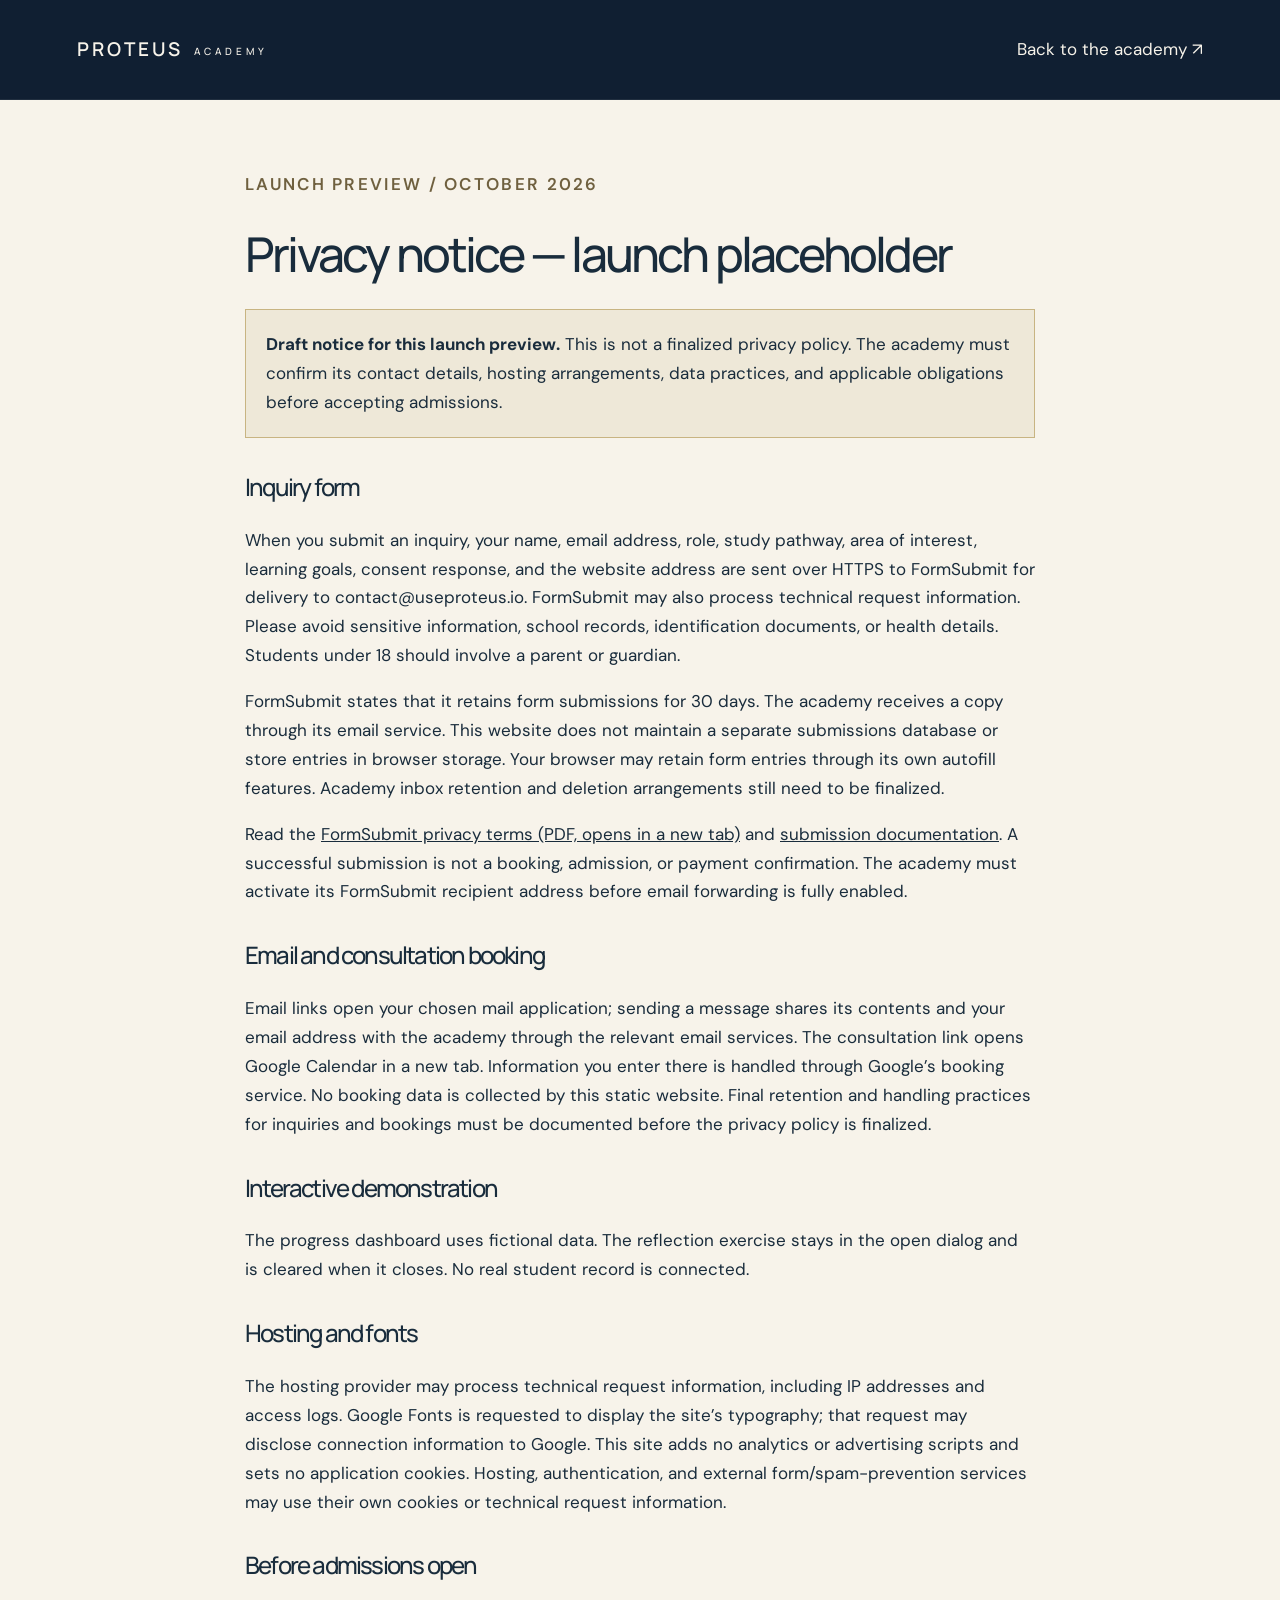
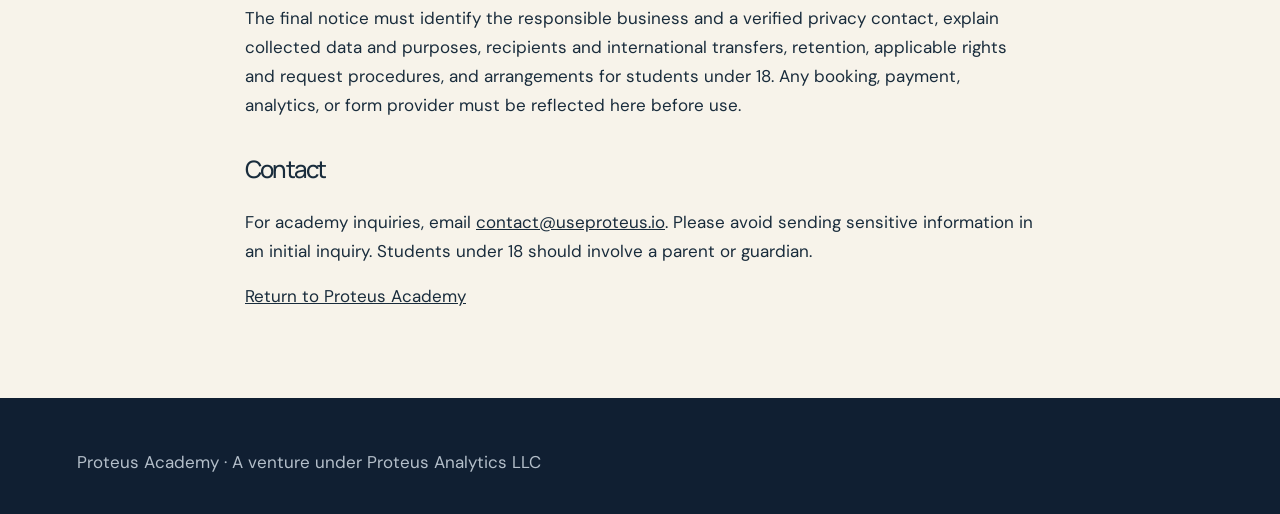
==== commit 89b90d68: "Add files via upload" ====
--- a/privacy.html
+++ b/privacy.html
@@ -1,2 +1,2 @@
 <!doctype html><html lang="en"><head><meta charset="utf-8"><meta name="viewport" content="width=device-width,initial-scale=1"><meta name="robots" content="noindex"><title>Privacy notice — launch placeholder | Proteus Academy</title><meta name="description" content="Proteus Academy launch preview information."><link rel="stylesheet" href="./styles.css"><link rel="icon" href="./assets/mark.svg"></head><body><a class="skip" href="#main">Skip to content</a><header class="site-header"><a class="brand" href="./index.html">PROTEUS <span class="brand-sub">ACADEMY</span></a><a href="./index.html#admissions">Back to the academy ↗</a></header><main id="main" class="legal"><p class="eyebrow ink">LAUNCH PREVIEW / OCTOBER 2026</p><h1>Privacy notice — launch placeholder</h1><p class="legal-notice"><strong>Draft notice for this launch preview.</strong> This is not a finalized privacy policy. The academy must confirm its contact details, hosting arrangements, data practices, and applicable obligations before accepting admissions.</p>
-<h2>This preview</h2><p>The inquiry builder runs in your browser. It does not transmit entries to Proteus Academy, create an account, store entries in browser storage, or submit an application. It prepares a text file on your device containing the information you enter. Your browser may retain form entries through its own autofill features.</p><h2>Email and consultation booking</h2><p>Email links open your chosen mail application; sending a message shares its contents and your email address with the academy through the relevant email services. The consultation link opens Google Calendar in a new tab. Information you enter there is handled through Google’s booking service. No booking data is collected by this static website. Final retention and handling practices for inquiries and bookings must be documented before the privacy policy is finalized.</p><h2>Interactive demonstration</h2><p>The progress dashboard uses fictional data. The reflection exercise stays in the open dialog and is cleared when it closes. No real student record is connected.</p><h2>Hosting and fonts</h2><p>The hosting provider may process technical request information, including IP addresses and access logs. Google Fonts is requested to display the site’s typography; that request may disclose connection information to Google. This site adds no analytics or advertising scripts and sets no application cookies. Hosting or authentication services may use their own cookies.</p><h2>Before admissions open</h2><p>The final notice must identify the responsible business and a verified privacy contact, explain collected data and purposes, recipients and international transfers, retention, applicable rights and request procedures, and arrangements for students under 18. Any booking, payment, analytics, or form provider must be reflected here before use.</p><h2>Contact</h2><p>For academy inquiries, email <a href="mailto:contact@useproteus.io">contact@useproteus.io</a>. Please avoid sending sensitive information in an initial inquiry. Students under 18 should involve a parent or guardian.</p><p><a href="./index.html">Return to Proteus Academy</a></p></main><footer><p>Proteus Academy · A venture under Proteus Analytics LLC</p></footer></body></html>+<h2>Inquiry form</h2><p>When you submit an inquiry, your name, email address, role, study pathway, area of interest, learning goals, consent response, and the website address are sent over HTTPS to FormSubmit for delivery to contact@useproteus.io. FormSubmit may also process technical request information. Please avoid sensitive information, school records, identification documents, or health details. Students under 18 should involve a parent or guardian.</p><p>FormSubmit states that it retains form submissions for 30 days. The academy receives a copy through its email service. This website does not maintain a separate submissions database or store entries in browser storage. Your browser may retain form entries through its own autofill features. Academy inbox retention and deletion arrangements still need to be finalized.</p><p>Read the <a href="https://formsubmit.co/privacy.pdf" target="_blank" rel="noopener noreferrer">FormSubmit privacy terms (PDF, opens in a new tab)</a> and <a href="https://formsubmit.co/documentation" target="_blank" rel="noopener noreferrer">submission documentation</a>. A successful submission is not a booking, admission, or payment confirmation. The academy must activate its FormSubmit recipient address before email forwarding is fully enabled.</p><h2>Email and consultation booking</h2><p>Email links open your chosen mail application; sending a message shares its contents and your email address with the academy through the relevant email services. The consultation link opens Google Calendar in a new tab. Information you enter there is handled through Google’s booking service. No booking data is collected by this static website. Final retention and handling practices for inquiries and bookings must be documented before the privacy policy is finalized.</p><h2>Interactive demonstration</h2><p>The progress dashboard uses fictional data. The reflection exercise stays in the open dialog and is cleared when it closes. No real student record is connected.</p><h2>Hosting and fonts</h2><p>The hosting provider may process technical request information, including IP addresses and access logs. Google Fonts is requested to display the site’s typography; that request may disclose connection information to Google. This site adds no analytics or advertising scripts and sets no application cookies. Hosting, authentication, and external form/spam-prevention services may use their own cookies or technical request information.</p><h2>Before admissions open</h2><p>The final notice must identify the responsible business and a verified privacy contact, explain collected data and purposes, recipients and international transfers, retention, applicable rights and request procedures, and arrangements for students under 18. Any booking, payment, analytics, or form provider must be reflected here before use.</p><h2>Contact</h2><p>For academy inquiries, email <a href="mailto:contact@useproteus.io">contact@useproteus.io</a>. Please avoid sending sensitive information in an initial inquiry. Students under 18 should involve a parent or guardian.</p><p><a href="./index.html">Return to Proteus Academy</a></p></main><footer><p>Proteus Academy · A venture under Proteus Analytics LLC</p></footer></body></html>
--- a/styles.css
+++ b/styles.css
@@ -26,3 +26,4 @@
 .student-experiences{background:#ece9df}.student-experiences .section-heading{align-items:flex-end}.student-stories{display:grid;grid-template-columns:repeat(3,minmax(0,1fr));gap:22px;margin-top:40px}.student-story{border-top:2px solid #aa8b52;padding:26px 24px 24px;background:#f9f7f1;display:flex;flex-direction:column;min-width:0}.story-context{font-size:11px;letter-spacing:1.1px;color:#6e603f;font-weight:600;margin-bottom:27px;line-height:1.8}.story-result{display:flex;align-items:center;gap:14px;min-height:70px;margin-bottom:25px;font:38px/1.2 var(--display);letter-spacing:-1.4px}.story-result>span:first-child{color:#75807d}.story-result .story-arrow{font:25px var(--serif);color:#a38a58}.story-result strong{font-weight:500;color:var(--navy)}.story-result-words{font:italic 32px/1.2 var(--serif);letter-spacing:-1px}.student-story h3{font:25px/1.3 var(--serif);letter-spacing:-.3px;margin-bottom:18px}.student-story>p:not(.story-context){font-size:16px;line-height:1.8;color:var(--muted);margin-bottom:28px}.story-subject{font-size:11px;line-height:1.8;letter-spacing:1px;color:#71603f;border-top:1px solid #deddd5;padding-top:16px;margin-top:auto}.story-footnote{display:flex;justify-content:space-between;align-items:start;gap:40px;margin-top:28px}.story-footnote p{font-size:13px;color:var(--muted);max-width:680px;margin:0}.story-footnote .text-link{flex-shrink:0}.contact-band .teaching-languages{font-size:15px;color:#c5ced7}.about-copy>.eyebrow{font-size:12px;letter-spacing:1.4px}
 @media(max-width:1100px){.student-stories{gap:16px}.student-story{padding:23px 20px}.story-result{font-size:33px;gap:10px}.story-result-words{font-size:27px}.story-footnote{display:block}.story-footnote .text-link{margin-top:18px}.story-context{font-size:11px;letter-spacing:.7px}}
 @media(max-width:850px){.student-stories{grid-template-columns:1fr}.student-story{padding:28px;min-height:0}.story-result{font-size:42px;min-height:0;margin-bottom:22px}.story-result-words{font-size:36px}.student-story h3{font-size:27px}.story-context{font-size:12px}.story-subject{font-size:12px}.story-footnote p{font-size:14px}}
+.form-honeypot{display:none!important}.inquiry-form button:disabled{cursor:wait;opacity:.65;transform:none}.form-status:not(:empty){padding:14px;border-left:3px solid #65866c;background:#e8eee5;line-height:1.8;font-size:14px;color:#294a34}.form-status[data-state="error"]{border-color:#a36e43;background:#f0e5d9;color:#70451f}.form-status[data-state="pending"]{border-color:#9b885d;background:#eee9dc;color:#5f5539}
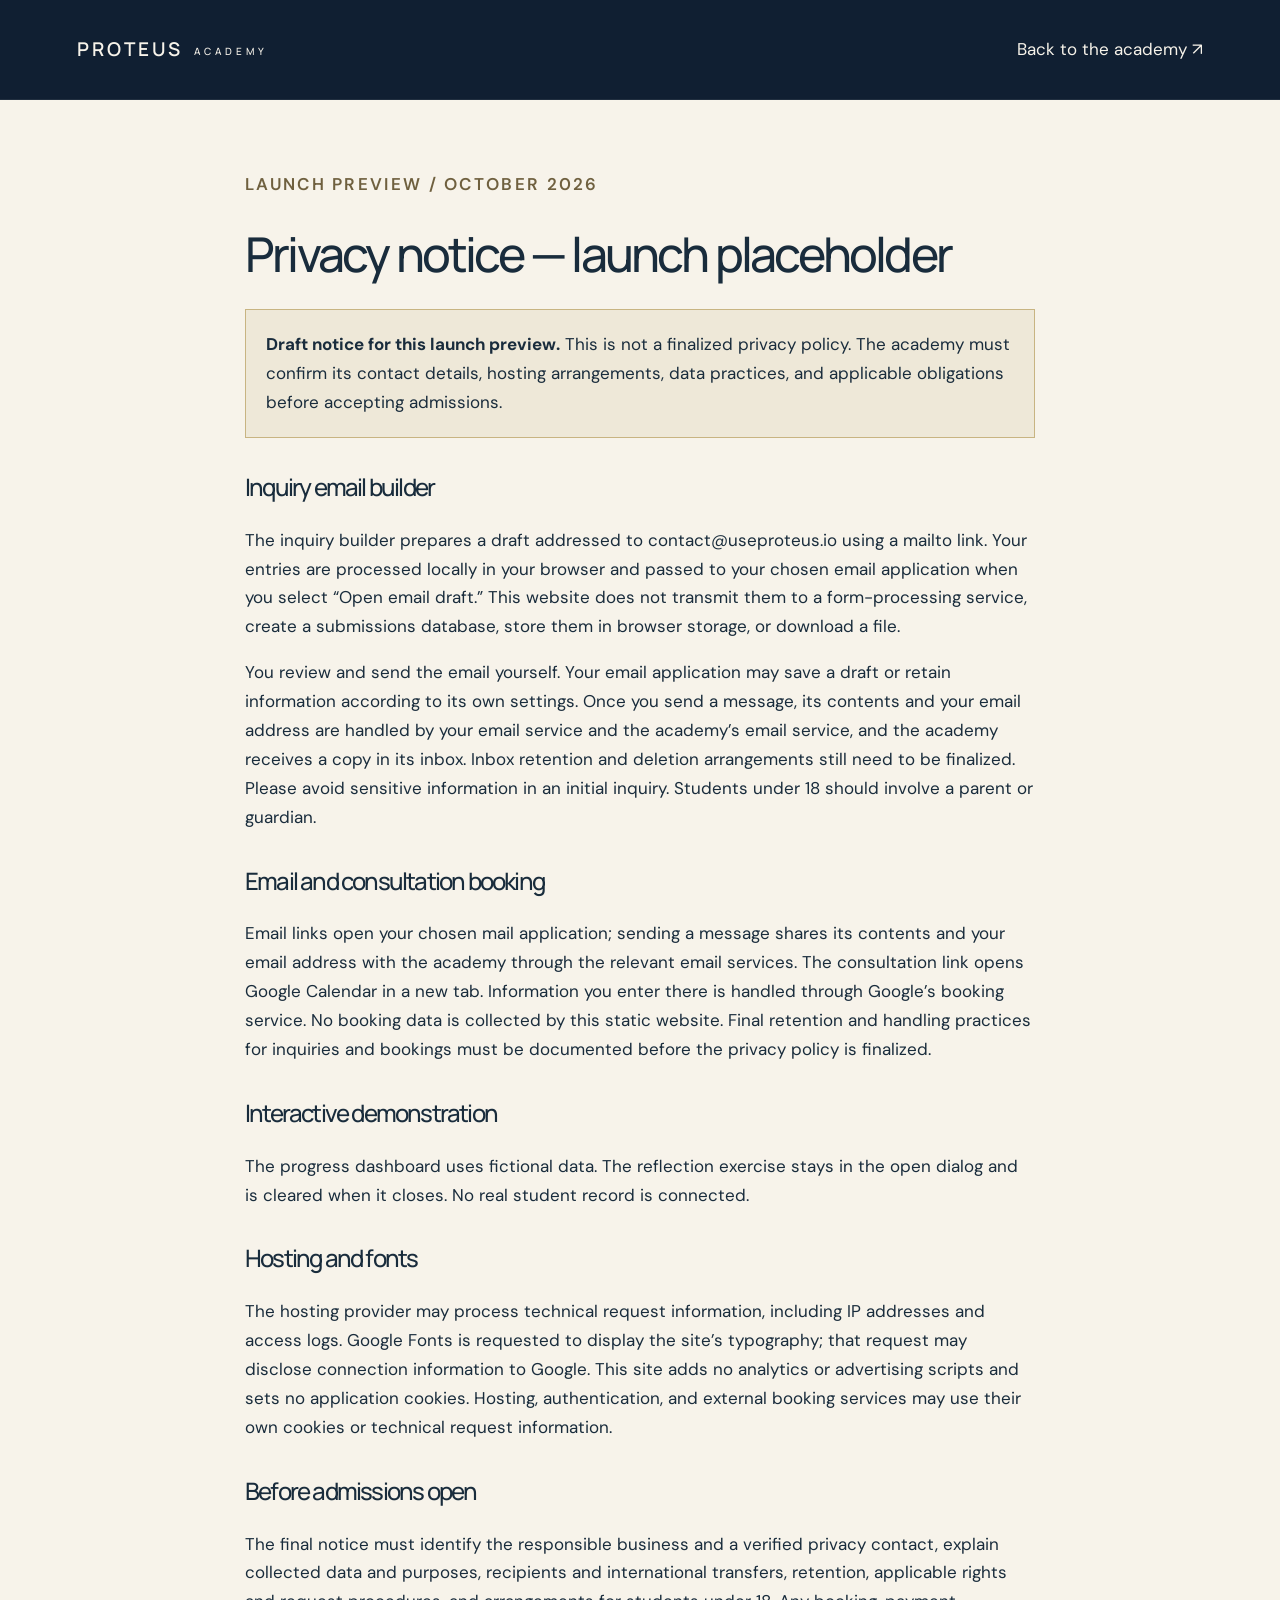
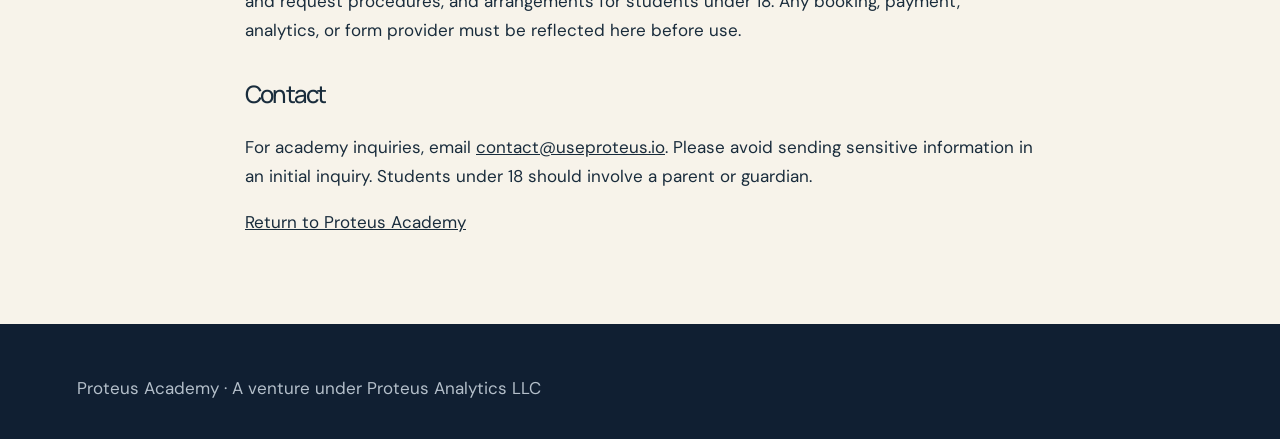
==== commit 388bf0f1: "Add files via upload" ====
--- a/privacy.html
+++ b/privacy.html
@@ -1,2 +1,2 @@
 <!doctype html><html lang="en"><head><meta charset="utf-8"><meta name="viewport" content="width=device-width,initial-scale=1"><meta name="robots" content="noindex"><title>Privacy notice — launch placeholder | Proteus Academy</title><meta name="description" content="Proteus Academy launch preview information."><link rel="stylesheet" href="./styles.css"><link rel="icon" href="./assets/mark.svg"></head><body><a class="skip" href="#main">Skip to content</a><header class="site-header"><a class="brand" href="./index.html">PROTEUS <span class="brand-sub">ACADEMY</span></a><a href="./index.html#admissions">Back to the academy ↗</a></header><main id="main" class="legal"><p class="eyebrow ink">LAUNCH PREVIEW / OCTOBER 2026</p><h1>Privacy notice — launch placeholder</h1><p class="legal-notice"><strong>Draft notice for this launch preview.</strong> This is not a finalized privacy policy. The academy must confirm its contact details, hosting arrangements, data practices, and applicable obligations before accepting admissions.</p>
-<h2>Inquiry form</h2><p>When you submit an inquiry, your name, email address, role, study pathway, area of interest, learning goals, consent response, and the website address are sent over HTTPS to FormSubmit for delivery to contact@useproteus.io. FormSubmit may also process technical request information. Please avoid sensitive information, school records, identification documents, or health details. Students under 18 should involve a parent or guardian.</p><p>FormSubmit states that it retains form submissions for 30 days. The academy receives a copy through its email service. This website does not maintain a separate submissions database or store entries in browser storage. Your browser may retain form entries through its own autofill features. Academy inbox retention and deletion arrangements still need to be finalized.</p><p>Read the <a href="https://formsubmit.co/privacy.pdf" target="_blank" rel="noopener noreferrer">FormSubmit privacy terms (PDF, opens in a new tab)</a> and <a href="https://formsubmit.co/documentation" target="_blank" rel="noopener noreferrer">submission documentation</a>. A successful submission is not a booking, admission, or payment confirmation. The academy must activate its FormSubmit recipient address before email forwarding is fully enabled.</p><h2>Email and consultation booking</h2><p>Email links open your chosen mail application; sending a message shares its contents and your email address with the academy through the relevant email services. The consultation link opens Google Calendar in a new tab. Information you enter there is handled through Google’s booking service. No booking data is collected by this static website. Final retention and handling practices for inquiries and bookings must be documented before the privacy policy is finalized.</p><h2>Interactive demonstration</h2><p>The progress dashboard uses fictional data. The reflection exercise stays in the open dialog and is cleared when it closes. No real student record is connected.</p><h2>Hosting and fonts</h2><p>The hosting provider may process technical request information, including IP addresses and access logs. Google Fonts is requested to display the site’s typography; that request may disclose connection information to Google. This site adds no analytics or advertising scripts and sets no application cookies. Hosting, authentication, and external form/spam-prevention services may use their own cookies or technical request information.</p><h2>Before admissions open</h2><p>The final notice must identify the responsible business and a verified privacy contact, explain collected data and purposes, recipients and international transfers, retention, applicable rights and request procedures, and arrangements for students under 18. Any booking, payment, analytics, or form provider must be reflected here before use.</p><h2>Contact</h2><p>For academy inquiries, email <a href="mailto:contact@useproteus.io">contact@useproteus.io</a>. Please avoid sending sensitive information in an initial inquiry. Students under 18 should involve a parent or guardian.</p><p><a href="./index.html">Return to Proteus Academy</a></p></main><footer><p>Proteus Academy · A venture under Proteus Analytics LLC</p></footer></body></html>+<h2>Inquiry email builder</h2><p>The inquiry builder prepares a draft addressed to contact@useproteus.io using a mailto link. Your entries are processed locally in your browser and passed to your chosen email application when you select “Open email draft.” This website does not transmit them to a form-processing service, create a submissions database, store them in browser storage, or download a file.</p><p>You review and send the email yourself. Your email application may save a draft or retain information according to its own settings. Once you send a message, its contents and your email address are handled by your email service and the academy’s email service, and the academy receives a copy in its inbox. Inbox retention and deletion arrangements still need to be finalized. Please avoid sensitive information in an initial inquiry. Students under 18 should involve a parent or guardian.</p><h2>Email and consultation booking</h2><p>Email links open your chosen mail application; sending a message shares its contents and your email address with the academy through the relevant email services. The consultation link opens Google Calendar in a new tab. Information you enter there is handled through Google’s booking service. No booking data is collected by this static website. Final retention and handling practices for inquiries and bookings must be documented before the privacy policy is finalized.</p><h2>Interactive demonstration</h2><p>The progress dashboard uses fictional data. The reflection exercise stays in the open dialog and is cleared when it closes. No real student record is connected.</p><h2>Hosting and fonts</h2><p>The hosting provider may process technical request information, including IP addresses and access logs. Google Fonts is requested to display the site’s typography; that request may disclose connection information to Google. This site adds no analytics or advertising scripts and sets no application cookies. Hosting, authentication, and external booking services may use their own cookies or technical request information.</p><h2>Before admissions open</h2><p>The final notice must identify the responsible business and a verified privacy contact, explain collected data and purposes, recipients and international transfers, retention, applicable rights and request procedures, and arrangements for students under 18. Any booking, payment, analytics, or form provider must be reflected here before use.</p><h2>Contact</h2><p>For academy inquiries, email <a href="mailto:contact@useproteus.io">contact@useproteus.io</a>. Please avoid sending sensitive information in an initial inquiry. Students under 18 should involve a parent or guardian.</p><p><a href="./index.html">Return to Proteus Academy</a></p></main><footer><p>Proteus Academy · A venture under Proteus Analytics LLC</p></footer></body></html>
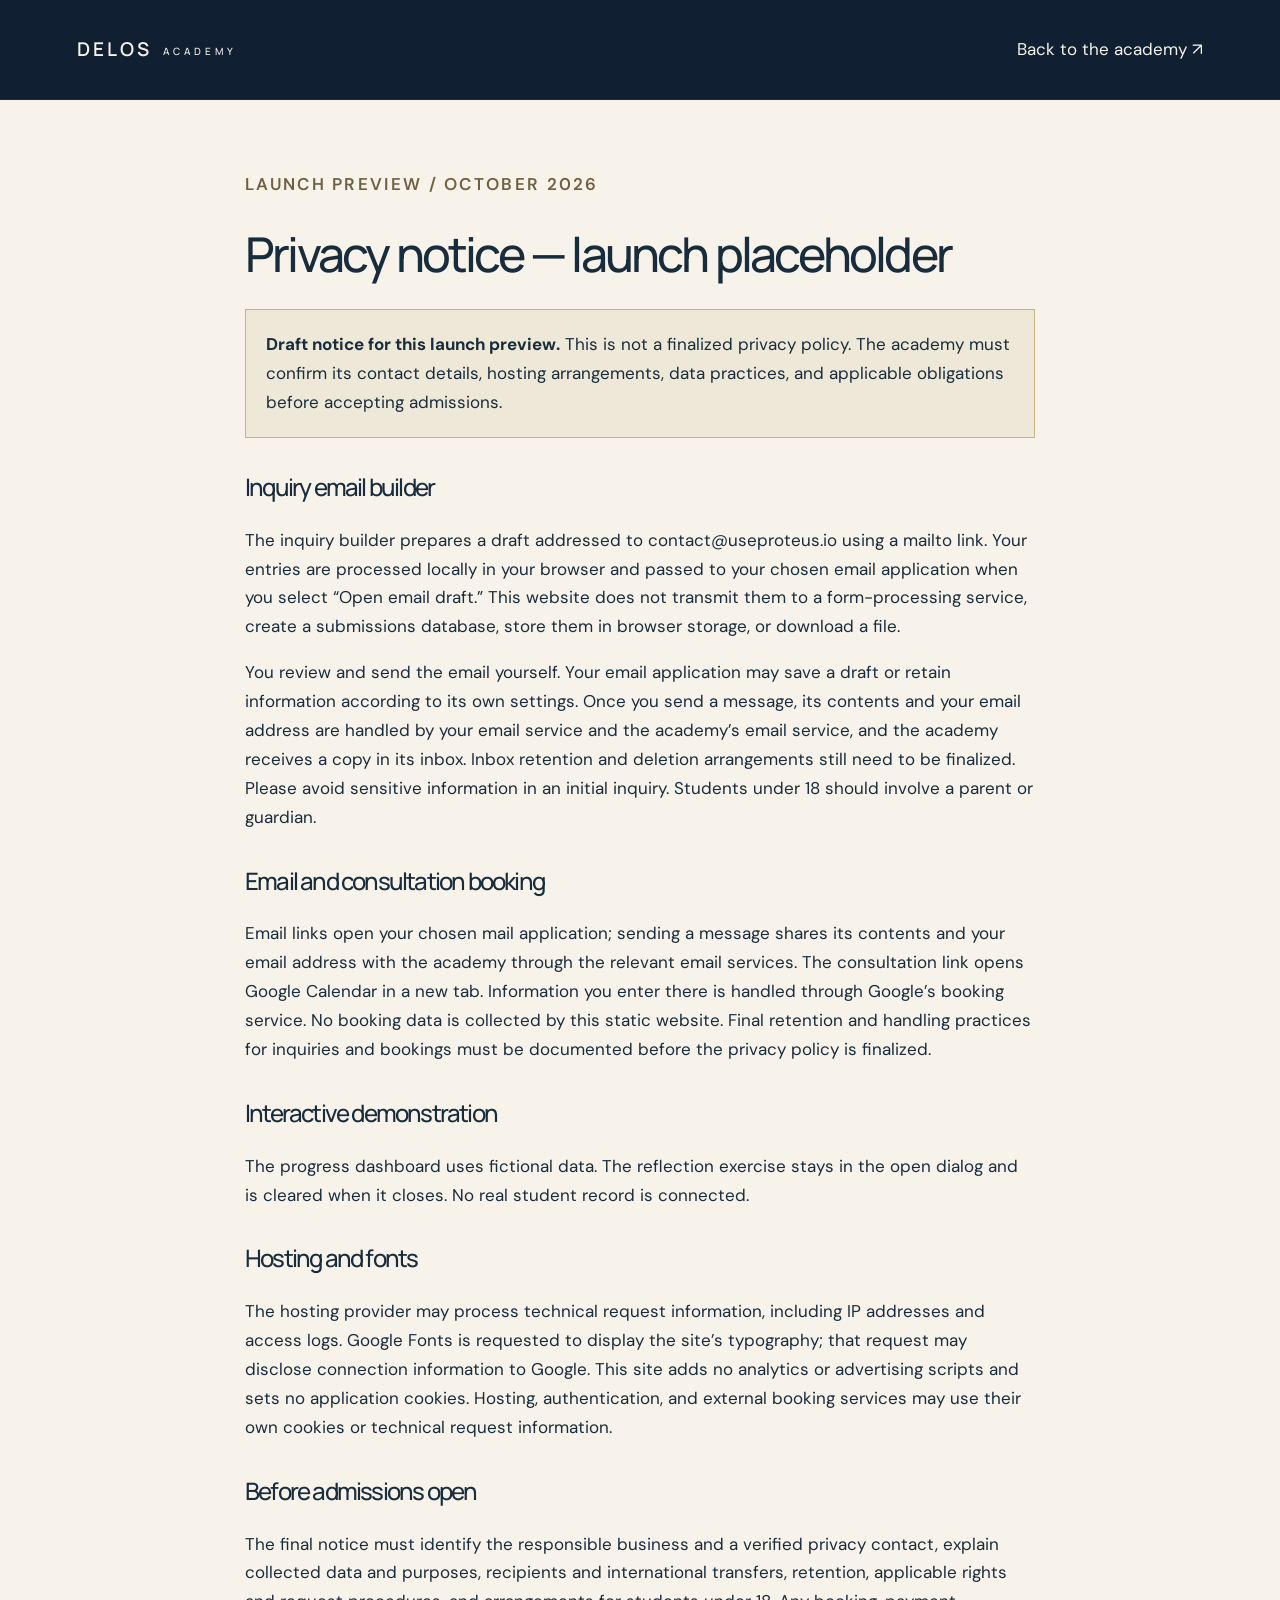
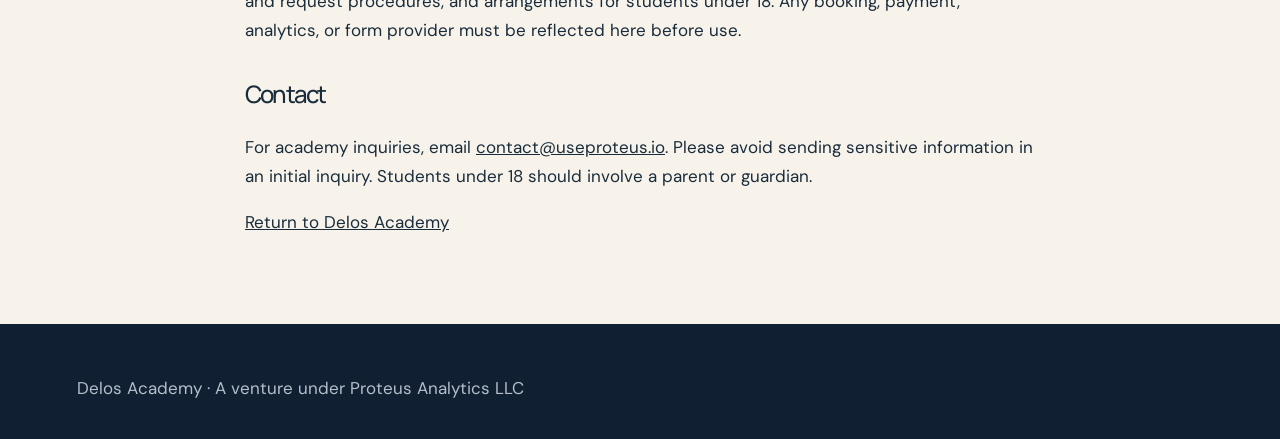
==== commit d99bc0a0: "Add files via upload change of name and little design modifications." ====
--- a/privacy.html
+++ b/privacy.html
@@ -1,2 +1,2 @@
-<!doctype html><html lang="en"><head><meta charset="utf-8"><meta name="viewport" content="width=device-width,initial-scale=1"><meta name="robots" content="noindex"><title>Privacy notice — launch placeholder | Proteus Academy</title><meta name="description" content="Proteus Academy launch preview information."><link rel="stylesheet" href="./styles.css"><link rel="icon" href="./assets/mark.svg"></head><body><a class="skip" href="#main">Skip to content</a><header class="site-header"><a class="brand" href="./index.html">PROTEUS <span class="brand-sub">ACADEMY</span></a><a href="./index.html#admissions">Back to the academy ↗</a></header><main id="main" class="legal"><p class="eyebrow ink">LAUNCH PREVIEW / OCTOBER 2026</p><h1>Privacy notice — launch placeholder</h1><p class="legal-notice"><strong>Draft notice for this launch preview.</strong> This is not a finalized privacy policy. The academy must confirm its contact details, hosting arrangements, data practices, and applicable obligations before accepting admissions.</p>
-<h2>Inquiry email builder</h2><p>The inquiry builder prepares a draft addressed to contact@useproteus.io using a mailto link. Your entries are processed locally in your browser and passed to your chosen email application when you select “Open email draft.” This website does not transmit them to a form-processing service, create a submissions database, store them in browser storage, or download a file.</p><p>You review and send the email yourself. Your email application may save a draft or retain information according to its own settings. Once you send a message, its contents and your email address are handled by your email service and the academy’s email service, and the academy receives a copy in its inbox. Inbox retention and deletion arrangements still need to be finalized. Please avoid sensitive information in an initial inquiry. Students under 18 should involve a parent or guardian.</p><h2>Email and consultation booking</h2><p>Email links open your chosen mail application; sending a message shares its contents and your email address with the academy through the relevant email services. The consultation link opens Google Calendar in a new tab. Information you enter there is handled through Google’s booking service. No booking data is collected by this static website. Final retention and handling practices for inquiries and bookings must be documented before the privacy policy is finalized.</p><h2>Interactive demonstration</h2><p>The progress dashboard uses fictional data. The reflection exercise stays in the open dialog and is cleared when it closes. No real student record is connected.</p><h2>Hosting and fonts</h2><p>The hosting provider may process technical request information, including IP addresses and access logs. Google Fonts is requested to display the site’s typography; that request may disclose connection information to Google. This site adds no analytics or advertising scripts and sets no application cookies. Hosting, authentication, and external booking services may use their own cookies or technical request information.</p><h2>Before admissions open</h2><p>The final notice must identify the responsible business and a verified privacy contact, explain collected data and purposes, recipients and international transfers, retention, applicable rights and request procedures, and arrangements for students under 18. Any booking, payment, analytics, or form provider must be reflected here before use.</p><h2>Contact</h2><p>For academy inquiries, email <a href="mailto:contact@useproteus.io">contact@useproteus.io</a>. Please avoid sending sensitive information in an initial inquiry. Students under 18 should involve a parent or guardian.</p><p><a href="./index.html">Return to Proteus Academy</a></p></main><footer><p>Proteus Academy · A venture under Proteus Analytics LLC</p></footer></body></html>+<!doctype html><html lang="en"><head><meta charset="utf-8"><meta name="viewport" content="width=device-width,initial-scale=1"><meta name="robots" content="noindex"><title>Privacy notice — launch placeholder | Delos Academy</title><meta name="description" content="Delos Academy launch preview information."><link rel="stylesheet" href="./styles.css"><link rel="icon" href="./assets/mark.svg"></head><body><a class="skip" href="#main">Skip to content</a><header class="site-header"><a class="brand" href="./index.html">DELOS <span class="brand-sub">ACADEMY</span></a><a href="./index.html#admissions">Back to the academy ↗</a></header><main id="main" class="legal"><p class="eyebrow ink">LAUNCH PREVIEW / OCTOBER 2026</p><h1>Privacy notice — launch placeholder</h1><p class="legal-notice"><strong>Draft notice for this launch preview.</strong> This is not a finalized privacy policy. The academy must confirm its contact details, hosting arrangements, data practices, and applicable obligations before accepting admissions.</p>
+<h2>Inquiry email builder</h2><p>The inquiry builder prepares a draft addressed to contact@useproteus.io using a mailto link. Your entries are processed locally in your browser and passed to your chosen email application when you select “Open email draft.” This website does not transmit them to a form-processing service, create a submissions database, store them in browser storage, or download a file.</p><p>You review and send the email yourself. Your email application may save a draft or retain information according to its own settings. Once you send a message, its contents and your email address are handled by your email service and the academy’s email service, and the academy receives a copy in its inbox. Inbox retention and deletion arrangements still need to be finalized. Please avoid sensitive information in an initial inquiry. Students under 18 should involve a parent or guardian.</p><h2>Email and consultation booking</h2><p>Email links open your chosen mail application; sending a message shares its contents and your email address with the academy through the relevant email services. The consultation link opens Google Calendar in a new tab. Information you enter there is handled through Google’s booking service. No booking data is collected by this static website. Final retention and handling practices for inquiries and bookings must be documented before the privacy policy is finalized.</p><h2>Interactive demonstration</h2><p>The progress dashboard uses fictional data. The reflection exercise stays in the open dialog and is cleared when it closes. No real student record is connected.</p><h2>Hosting and fonts</h2><p>The hosting provider may process technical request information, including IP addresses and access logs. Google Fonts is requested to display the site’s typography; that request may disclose connection information to Google. This site adds no analytics or advertising scripts and sets no application cookies. Hosting, authentication, and external booking services may use their own cookies or technical request information.</p><h2>Before admissions open</h2><p>The final notice must identify the responsible business and a verified privacy contact, explain collected data and purposes, recipients and international transfers, retention, applicable rights and request procedures, and arrangements for students under 18. Any booking, payment, analytics, or form provider must be reflected here before use.</p><h2>Contact</h2><p>For academy inquiries, email <a href="mailto:contact@useproteus.io">contact@useproteus.io</a>. Please avoid sending sensitive information in an initial inquiry. Students under 18 should involve a parent or guardian.</p><p><a href="./index.html">Return to Delos Academy</a></p></main><footer><p>Delos Academy · A venture under Proteus Analytics LLC</p></footer></body></html>
